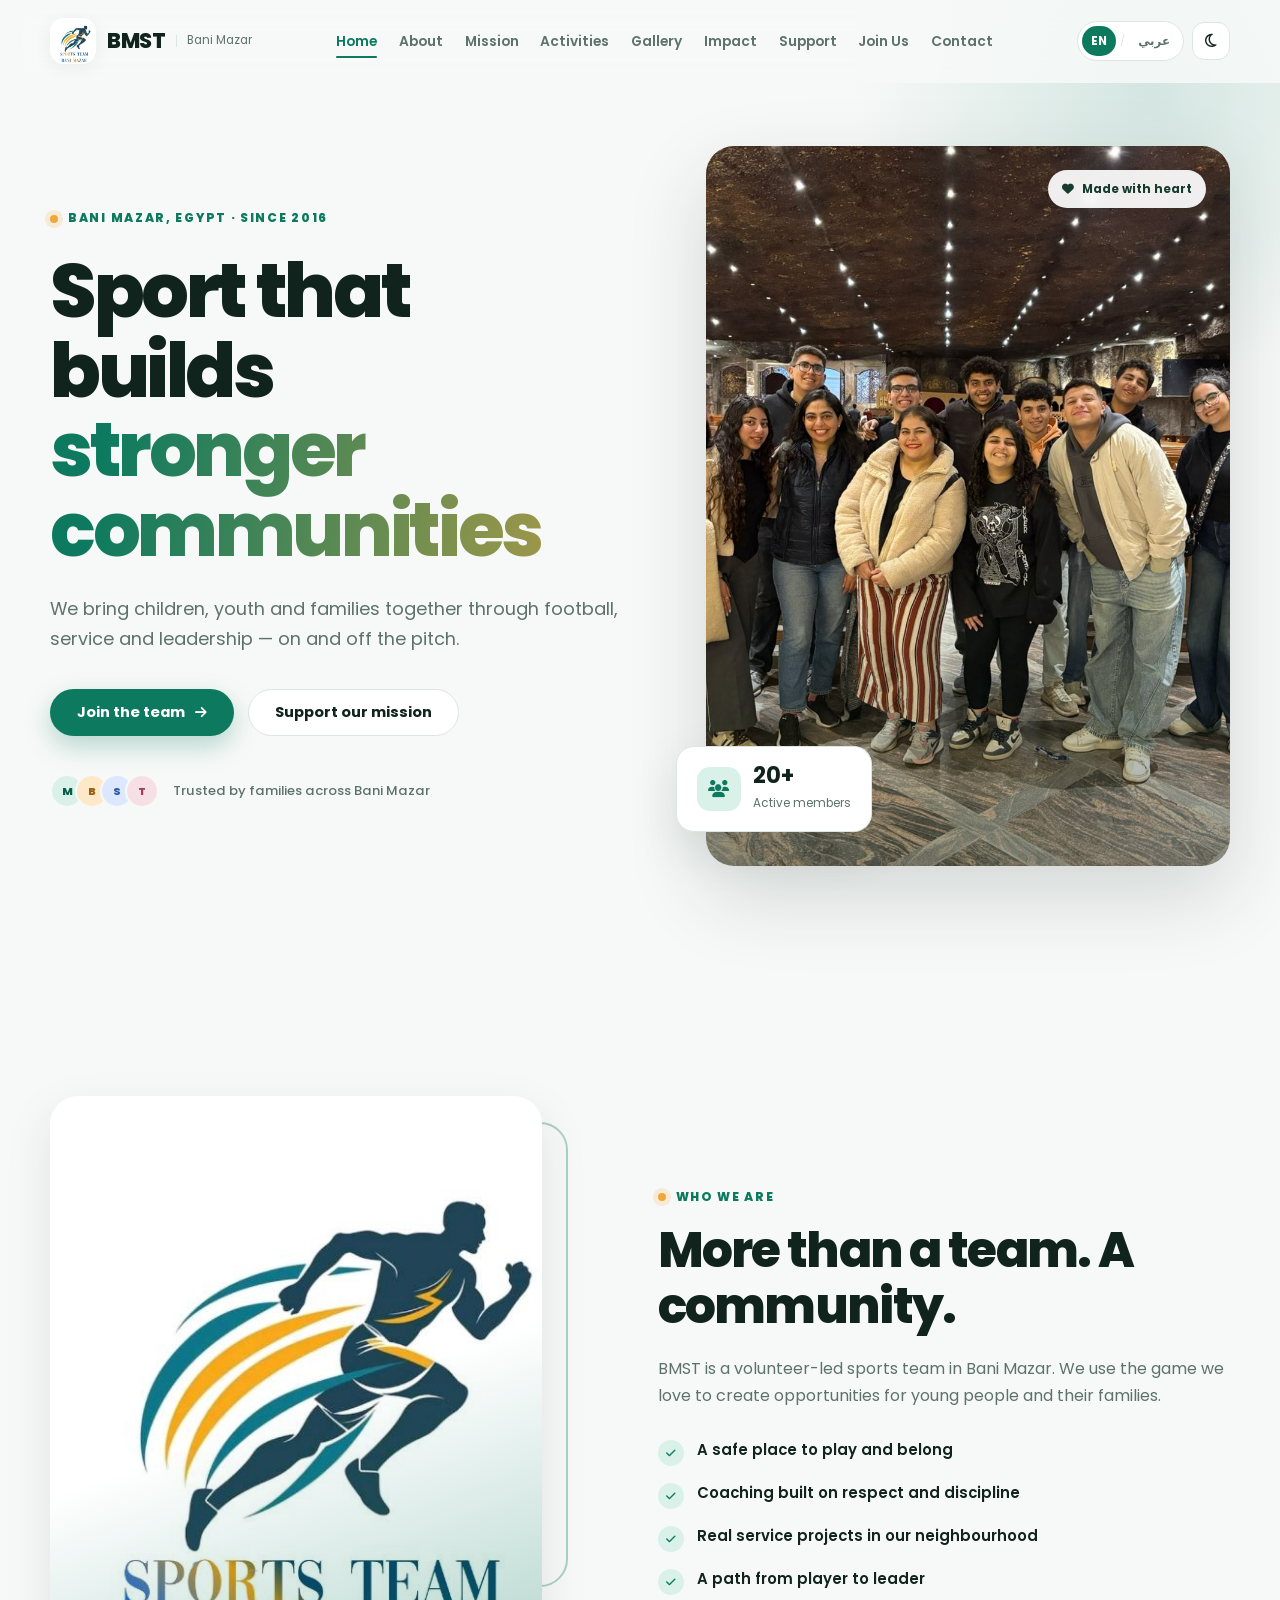
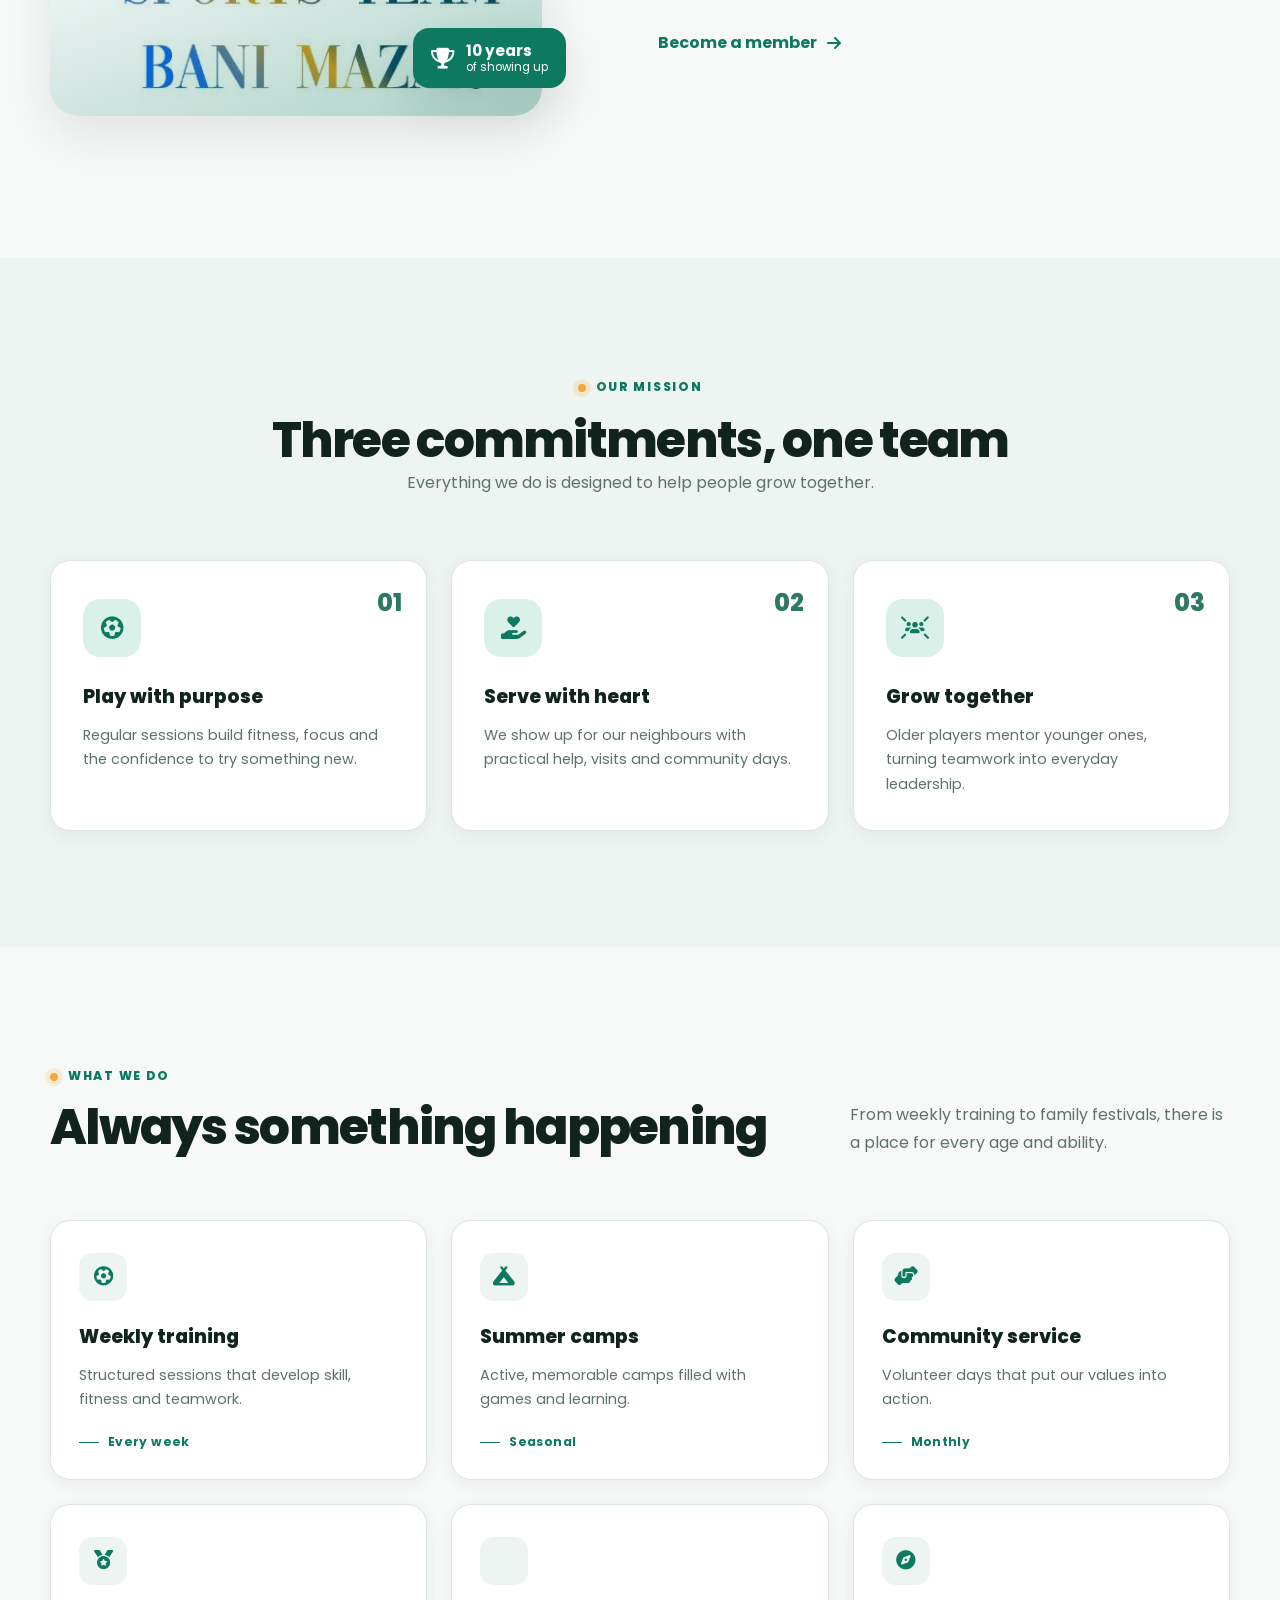
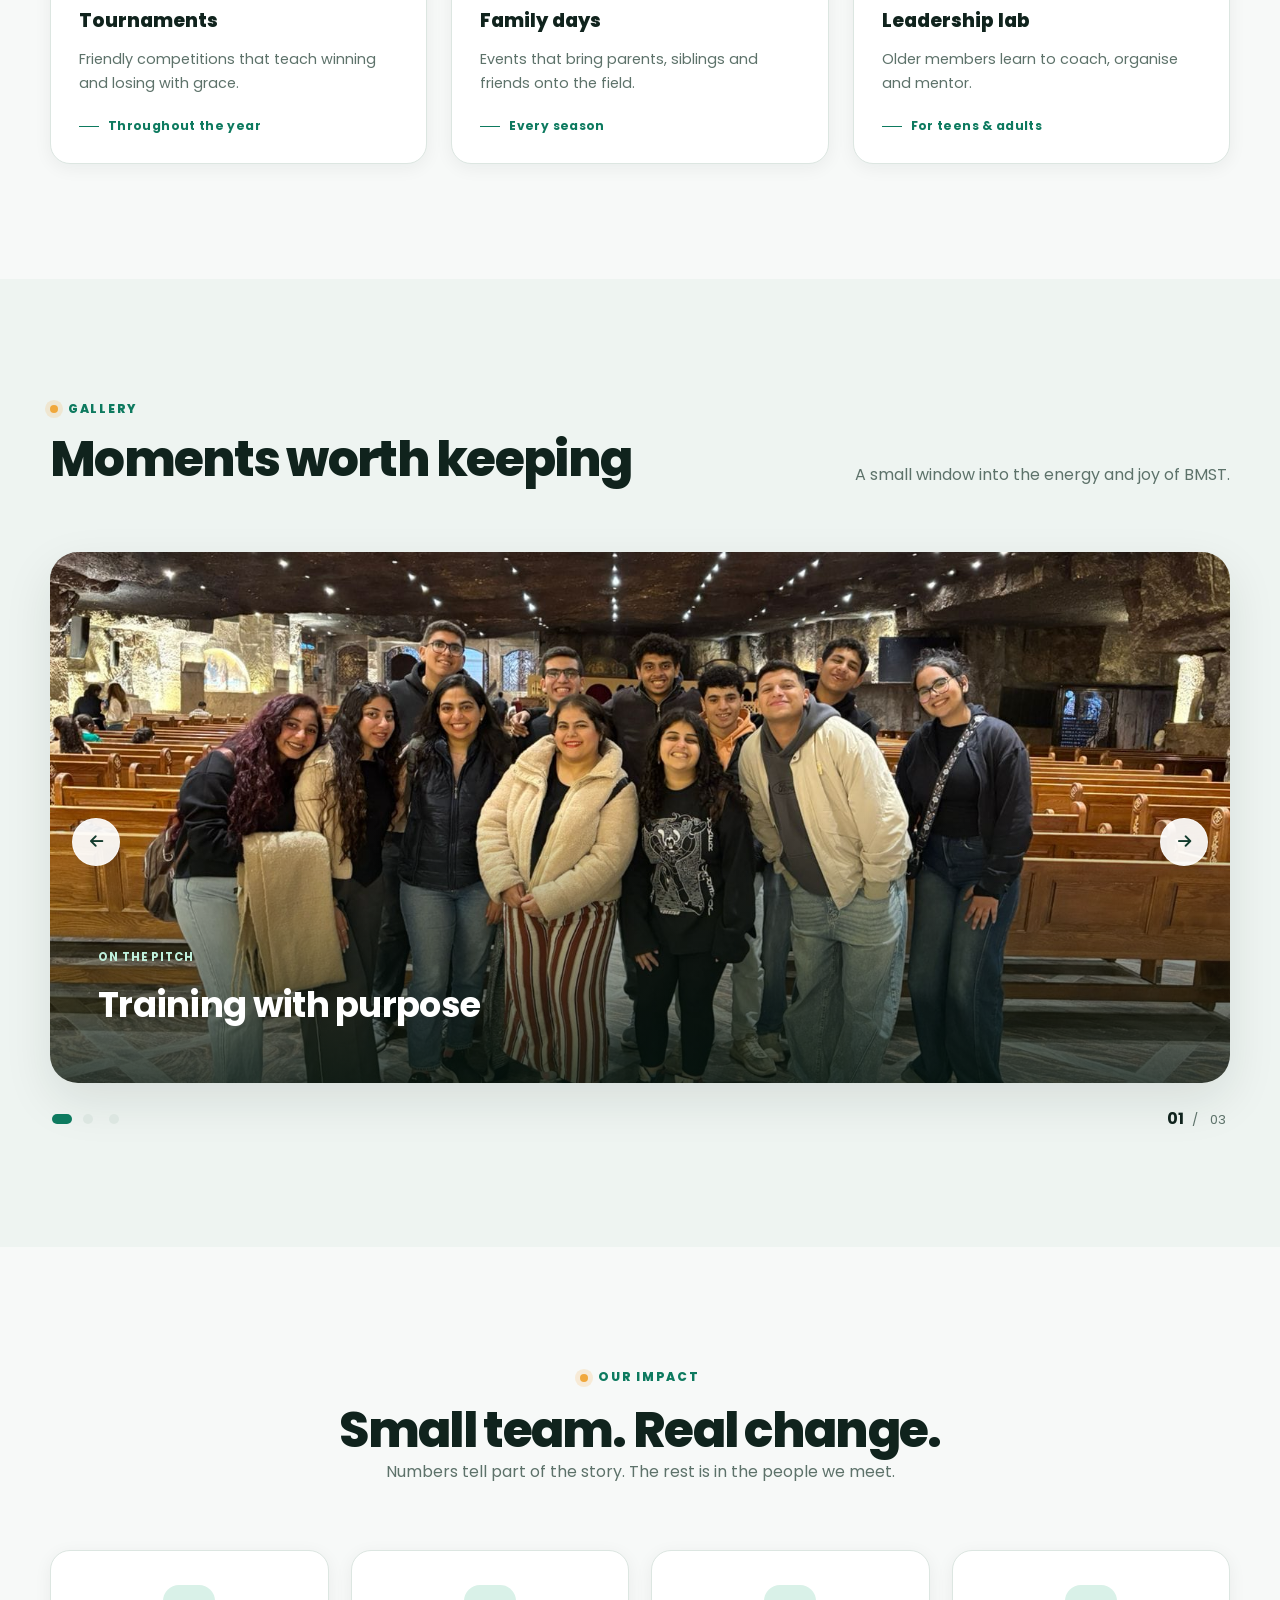
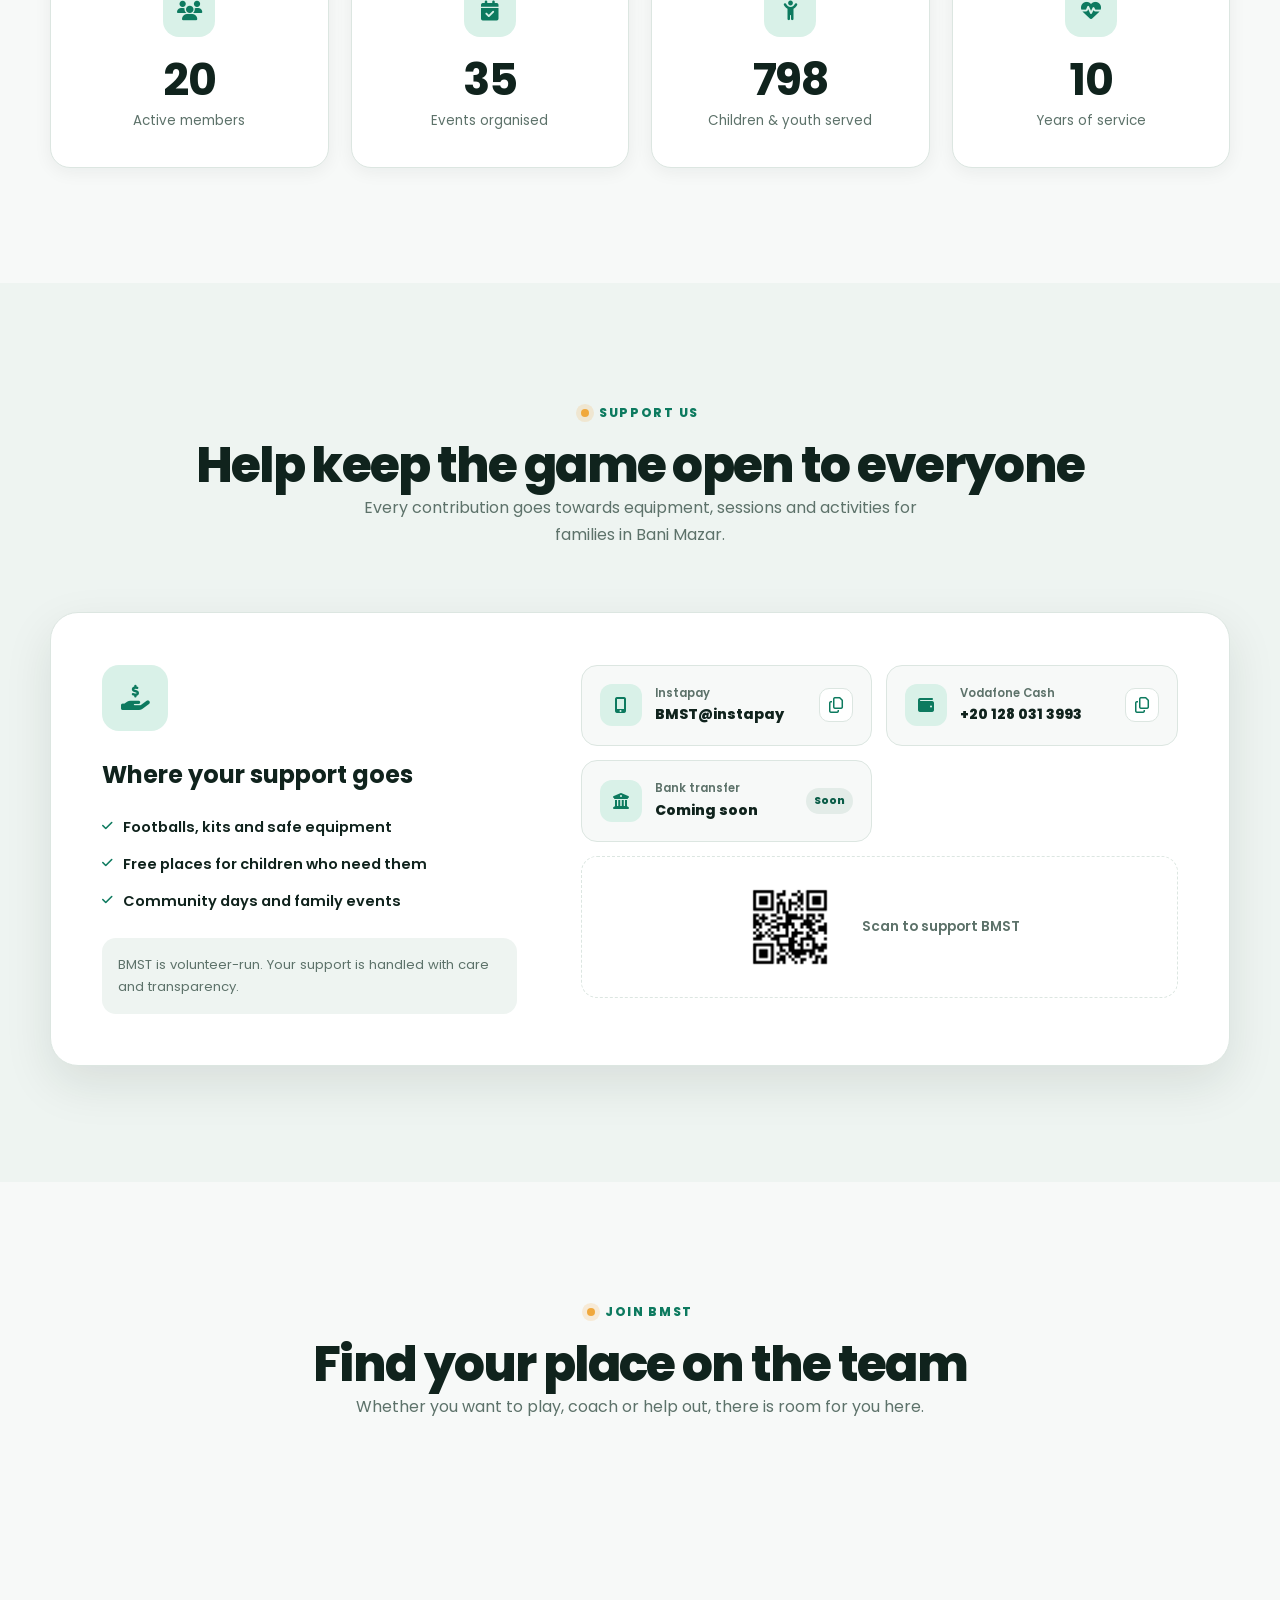
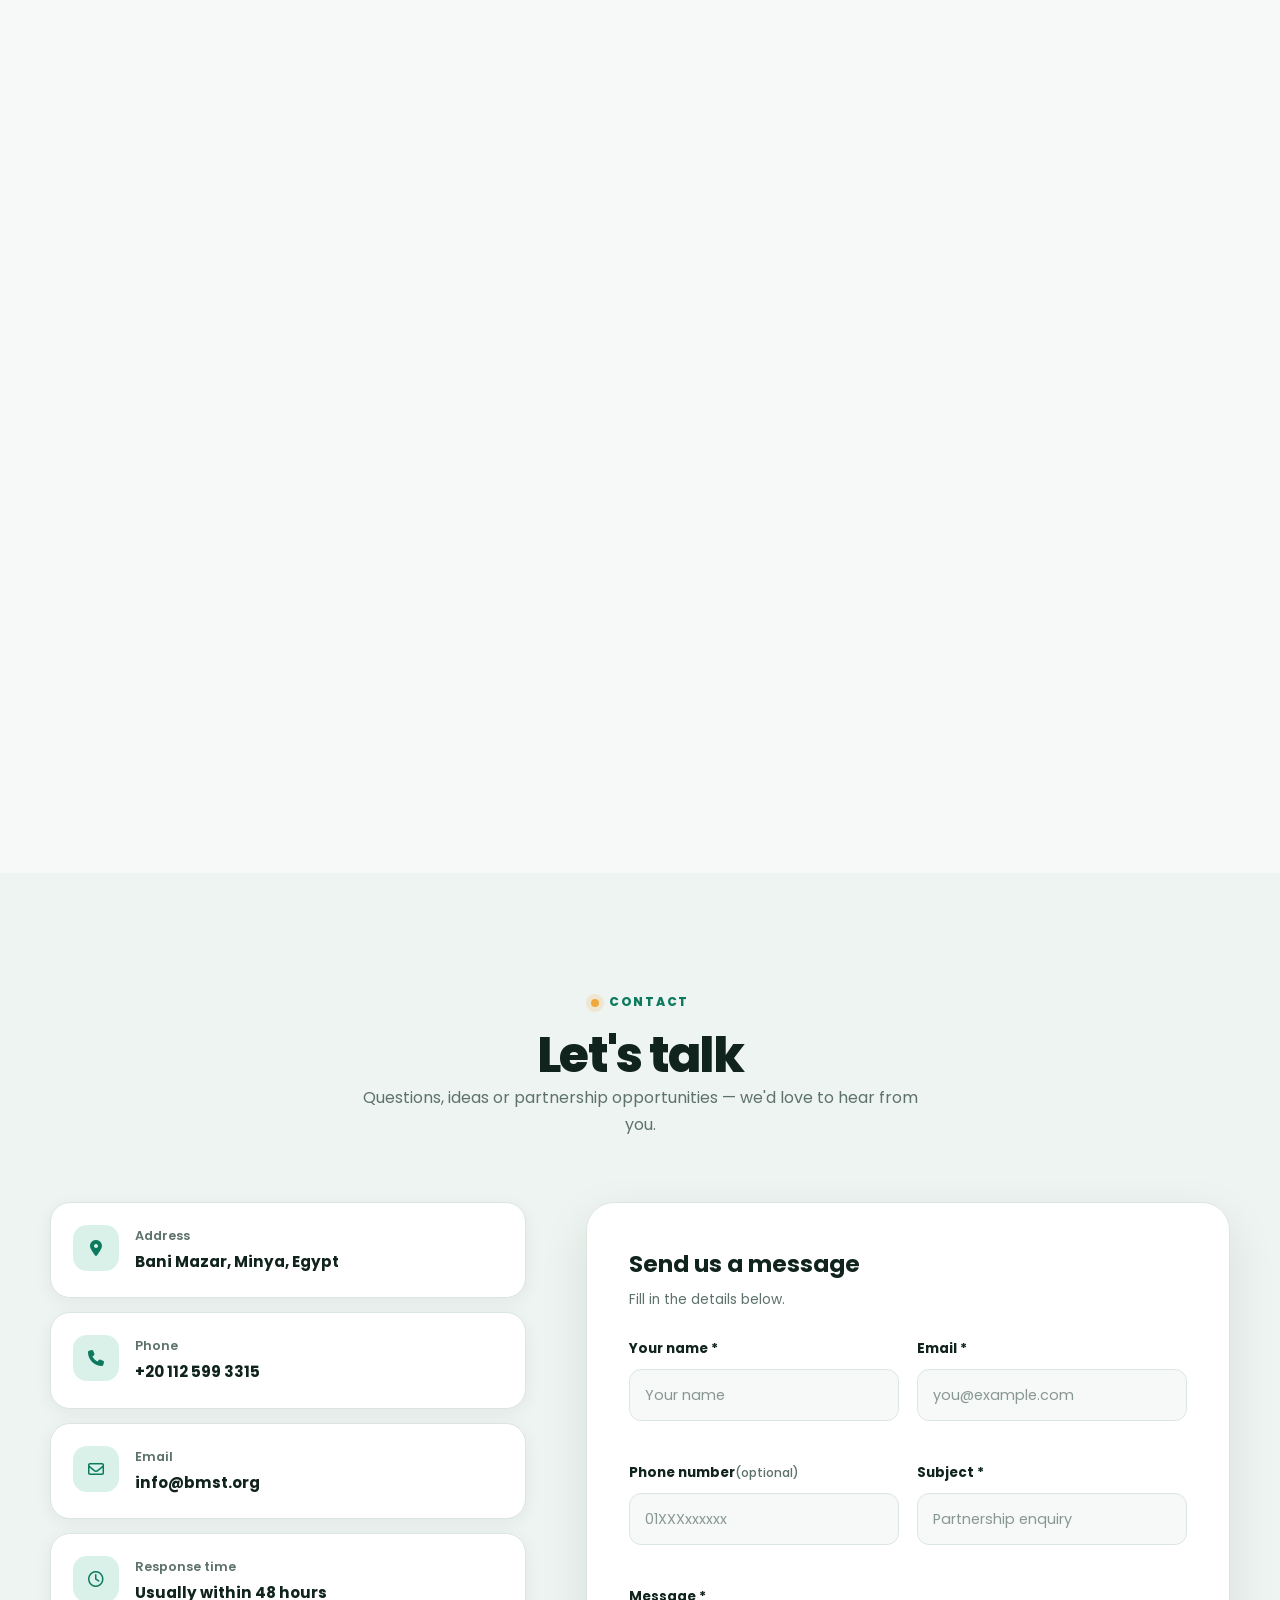
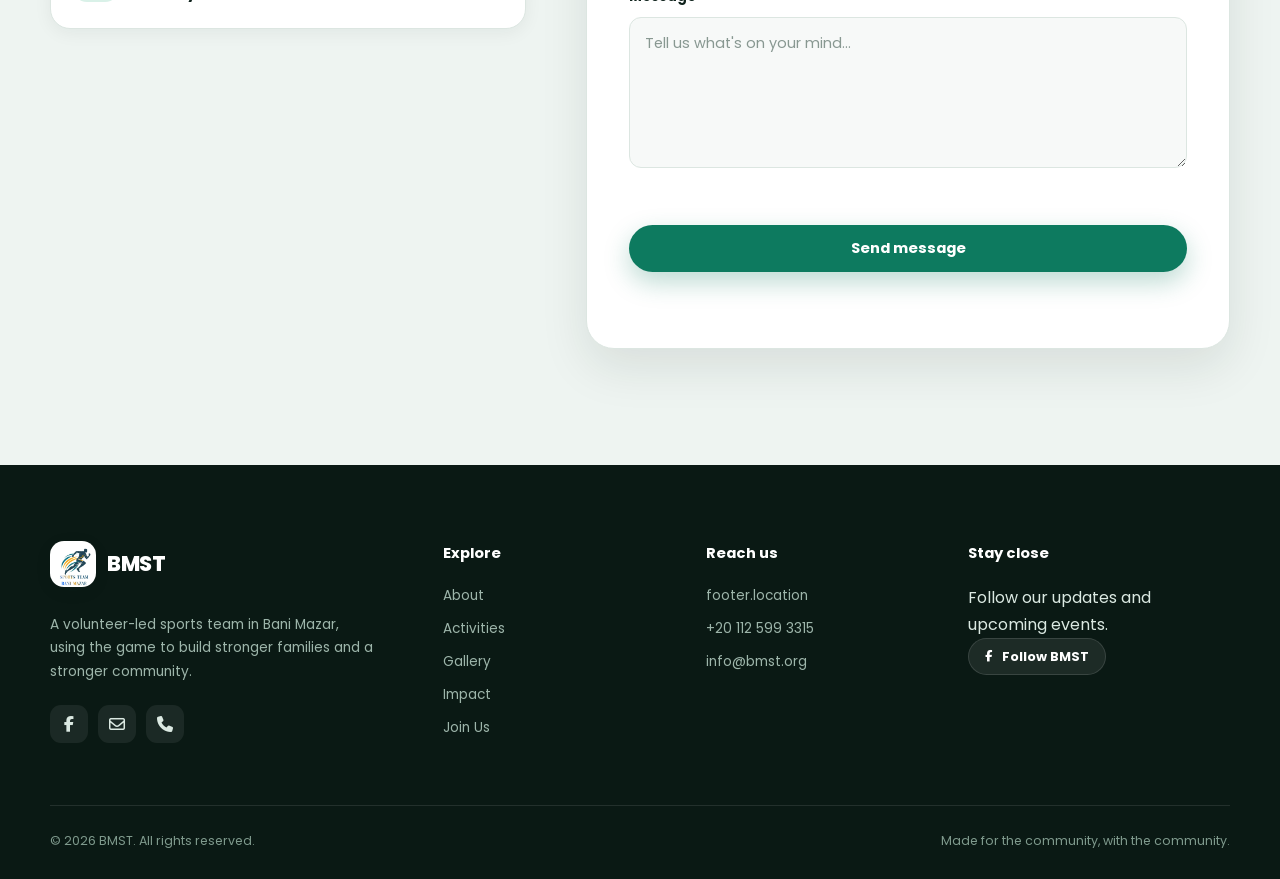
==== docs/index.html @ f146d2ee "Deploy static site via GitHub Pages from docs/" ====
<!DOCTYPE html>
<html lang="en" dir="ltr" data-theme="light">
<head>
    <meta charset="UTF-8">
    <meta name="viewport" content="width=device-width, initial-scale=1.0">
    <meta name="color-scheme" content="light dark">

    <title data-i18n="meta.title">BMST | Sports That Build Community</title>
    <meta name="description" data-i18n-attr="content:meta.description" content="BMST is a community sports team in Bani Mazar, Egypt, empowering children and youth through sport, service and leadership.">
    <meta name="keywords" content="BMST, Bani Mazar, sports team, community, youth, Egypt, football, volunteer">
    <meta name="author" content="BMST">
    <meta name="theme-color" content="#0d7a5f">

    <link rel="icon" type="image/jpeg" href="images/BMST.jpeg">
    <link rel="preconnect" href="https://fonts.googleapis.com">
    <link rel="preconnect" href="https://fonts.gstatic.com" crossorigin>
    <link href="https://fonts.googleapis.com/css2?family=Cairo:wght@400;500;600;700;800&family=Poppins:wght@400;500;600;700;800&display=swap" rel="stylesheet">
    <link rel="stylesheet" href="https://cdnjs.cloudflare.com/ajax/libs/font-awesome/6.7.2/css/all.min.css">
    <link rel="stylesheet" href="style.css">

    <script>
        /* Apply saved theme/language before paint to avoid a flash of the wrong theme. */
        (function () {
            document.documentElement.classList.add('js');
            try {
                var savedTheme = localStorage.getItem('bmst-theme');
                var prefersDark = window.matchMedia && window.matchMedia('(prefers-color-scheme: dark)').matches;
                if (savedTheme === 'dark' || (!savedTheme && prefersDark)) {
                    document.documentElement.dataset.theme = 'dark';
                }
                if (localStorage.getItem('bmst-lang') === 'ar') {
                    document.documentElement.lang = 'ar';
                    document.documentElement.dir = 'rtl';
                }
            } catch (e) { /* Storage can be unavailable in private mode. */ }
        })();
    </script>
</head>

<body data-whatsapp="201125993315">
    <a class="skip-link" href="#main" data-i18n="common.skip">Skip to content</a>

    <!-- Header -->
    <header class="site-header" id="site-header">
        <nav class="navbar container" aria-label="Primary">
            <a class="brand" href="#home">
                <img src="images/BMST.jpeg" alt="" width="46" height="46">
                <span class="brand-name">BMST</span>
                <span class="brand-sub" data-i18n="brand.sub">Bani Mazar</span>
            </a>

            <ul class="nav-links" id="nav-links">
                <li><a href="#home" data-i18n="nav.home">Home</a></li>
                <li><a href="#about" data-i18n="nav.about">About</a></li>
                <li><a href="#mission" data-i18n="nav.mission">Mission</a></li>
                <li><a href="#activities" data-i18n="nav.activities">Activities</a></li>
                <li><a href="#gallery" data-i18n="nav.gallery">Gallery</a></li>
                <li><a href="#impact" data-i18n="nav.impact">Impact</a></li>
                <li><a href="#donate" data-i18n="nav.donate">Support</a></li>
                <li><a href="#join" data-i18n="nav.join">Join Us</a></li>
                <li><a href="#contact" data-i18n="nav.contact">Contact</a></li>
            </ul>

            <div class="header-actions">
                <div class="lang-switch" role="group" data-i18n-aria-label="common.language">
                    <button type="button" class="lang-btn is-active" data-lang="en" aria-pressed="true" aria-label="EN — English">EN</button>
                    <span class="lang-divider" aria-hidden="true">/</span>
                    <button type="button" class="lang-btn" data-lang="ar" aria-pressed="false" aria-label="عربي — العربية">عربي</button>
                </div>

                <button type="button" class="icon-btn" id="theme-toggle" data-i18n-aria-label="common.theme" data-i18n-title="common.theme" title="Toggle theme">
                    <i class="fa-regular fa-moon" aria-hidden="true"></i>
                </button>

                <button type="button" class="icon-btn menu-btn" id="menu-btn" aria-expanded="false" aria-controls="nav-links" data-i18n-aria-label="common.menu" data-i18n-title="common.menu" title="Open menu">
                    <i class="fa-solid fa-bars" aria-hidden="true"></i>
                </button>
            </div>
        </nav>
    </header>

    <main id="main">
        <!-- Hero -->
        <section class="hero" id="home">
            <div class="container hero-grid">
                <div class="hero-copy reveal">
                    <p class="eyebrow"><span class="eyebrow-dot"></span><span data-i18n="hero.eyebrow">Bani Mazar, Egypt · Since 2016</span></p>
                    <h1>
                        <span data-i18n="hero.title1">Sport that builds</span>
                        <span class="gradient-text" data-i18n="hero.title2">stronger communities</span>
                    </h1>
                    <p class="hero-lead" data-i18n="hero.lead">We bring children, youth and families together through football, service and leadership — on and off the pitch.</p>

                    <div class="hero-actions">
                        <a class="btn btn-primary" href="#join">
                            <span data-i18n="hero.join">Join the team</span>
                            <i class="fa-solid fa-arrow-right" aria-hidden="true"></i>
                        </a>
                        <a class="btn btn-ghost" href="#donate" data-i18n="hero.support">Support our mission</a>
                    </div>

                    <div class="hero-proof">
                        <div class="avatar-stack" aria-hidden="true">
                            <span>M</span><span>B</span><span>S</span><span>T</span>
                        </div>
                        <p data-i18n="hero.proof">Trusted by families across Bani Mazar</p>
                    </div>
                </div>

                <div class="hero-visual reveal">
                    <div class="hero-image-wrap">
                        <img src="images/team.jpeg" alt="BMST players training together" data-i18n-alt="hero.imageAlt" width="620" height="720" fetchpriority="high">
                        <div class="hero-image-shade" aria-hidden="true"></div>
                        <div class="floating-stat">
                            <span class="floating-stat-icon"><i class="fa-solid fa-users" aria-hidden="true"></i></span>
                            <span>
                                <strong>20+</strong>
                                <small data-i18n="hero.stat">Active members</small>
                            </span>
                        </div>
                        <div class="hero-year"><i class="fa-solid fa-heart" aria-hidden="true"></i><span data-i18n="hero.year">Made with heart</span></div>
                    </div>
                </div>
            </div>
        </section>

        <!-- About -->
        <section class="section about" id="about">
            <div class="container about-grid">
                <div class="about-media reveal">
                    <div class="about-image-frame">
                        <img src="images/BMST.jpeg" alt="BMST community sports team" data-i18n-alt="about.imageAlt" width="560" height="620" loading="lazy">
                    </div>
                    <div class="about-badge">
                        <i class="fa-solid fa-trophy" aria-hidden="true"></i>
                        <div>
                            <strong data-i18n="about.badgeTitle">10 years</strong>
                            <span data-i18n="about.badgeText">of showing up</span>
                        </div>
                    </div>
                </div>

                <div class="about-copy reveal">
                    <p class="eyebrow"><span class="eyebrow-dot"></span><span data-i18n="about.eyebrow">Who we are</span></p>
                    <h2 class="section-heading" data-i18n="about.title">More than a team. A community.</h2>
                    <p class="section-intro" data-i18n="about.intro">BMST is a volunteer-led sports team in Bani Mazar. We use the game we love to create opportunities for young people and their families.</p>

                    <ul class="feature-list">
                        <li><span class="check"><i class="fa-solid fa-check" aria-hidden="true"></i></span><span data-i18n="about.f1">A safe place to play and belong</span></li>
                        <li><span class="check"><i class="fa-solid fa-check" aria-hidden="true"></i></span><span data-i18n="about.f2">Coaching built on respect and discipline</span></li>
                        <li><span class="check"><i class="fa-solid fa-check" aria-hidden="true"></i></span><span data-i18n="about.f3">Real service projects in our neighbourhood</span></li>
                        <li><span class="check"><i class="fa-solid fa-check" aria-hidden="true"></i></span><span data-i18n="about.f4">A path from player to leader</span></li>
                    </ul>

                    <a class="text-link" href="#join">
                        <span data-i18n="about.cta">Become a member</span>
                        <i class="fa-solid fa-arrow-right" aria-hidden="true"></i>
                    </a>
                </div>
            </div>
        </section>

        <!-- Mission -->
        <section class="section section-tint" id="mission">
            <div class="container">
                <div class="section-head center reveal">
                    <p class="eyebrow"><span class="eyebrow-dot"></span><span data-i18n="mission.eyebrow">Our mission</span></p>
                    <h2 class="section-heading" data-i18n="mission.title">Three commitments, one team</h2>
                    <p class="section-intro" data-i18n="mission.intro">Everything we do is designed to help people grow together.</p>
                </div>

                <div class="card-grid three">
                    <article class="value-card reveal">
                        <span class="icon-tile"><i class="fa-solid fa-futbol" aria-hidden="true"></i></span>
                        <h3 data-i18n="mission.p1Title">Play with purpose</h3>
                        <p data-i18n="mission.p1Text">Regular sessions build fitness, focus and the confidence to try something new.</p>
                        <span class="card-index">01</span>
                    </article>
                    <article class="value-card reveal">
                        <span class="icon-tile"><i class="fa-solid fa-hand-holding-heart" aria-hidden="true"></i></span>
                        <h3 data-i18n="mission.p2Title">Serve with heart</h3>
                        <p data-i18n="mission.p2Text">We show up for our neighbours with practical help, visits and community days.</p>
                        <span class="card-index">02</span>
                    </article>
                    <article class="value-card reveal">
                        <span class="icon-tile"><i class="fa-solid fa-users-rays" aria-hidden="true"></i></span>
                        <h3 data-i18n="mission.p3Title">Grow together</h3>
                        <p data-i18n="mission.p3Text">Older players mentor younger ones, turning teamwork into everyday leadership.</p>
                        <span class="card-index">03</span>
                    </article>
                </div>
            </div>
        </section>

        <!-- Activities -->
        <section class="section" id="activities">
            <div class="container">
                <div class="section-head split reveal">
                    <div>
                        <p class="eyebrow"><span class="eyebrow-dot"></span><span data-i18n="activities.eyebrow">What we do</span></p>
                        <h2 class="section-heading" data-i18n="activities.title">Always something happening</h2>
                    </div>
                    <p class="section-intro" data-i18n="activities.intro">From weekly training to family festivals, there is a place for every age and ability.</p>
                </div>

                <div class="card-grid activity-grid">
                    <article class="activity-card reveal">
                        <span class="activity-icon"><i class="fa-solid fa-futbol" aria-hidden="true"></i></span>
                        <h3 data-i18n="activities.a1Title">Weekly training</h3>
                        <p data-i18n="activities.a1Text">Structured sessions that develop skill, fitness and teamwork.</p>
                        <span class="activity-meta" data-i18n="activities.a1Meta">Every week</span>
                    </article>
                    <article class="activity-card reveal">
                        <span class="activity-icon"><i class="fa-solid fa-campground" aria-hidden="true"></i></span>
                        <h3 data-i18n="activities.a2Title">Summer camps</h3>
                        <p data-i18n="activities.a2Text">Active, memorable camps filled with games and learning.</p>
                        <span class="activity-meta" data-i18n="activities.a2Meta">Seasonal</span>
                    </article>
                    <article class="activity-card reveal">
                        <span class="activity-icon"><i class="fa-solid fa-handshake-angle" aria-hidden="true"></i></span>
                        <h3 data-i18n="activities.a3Title">Community service</h3>
                        <p data-i18n="activities.a3Text">Volunteer days that put our values into action.</p>
                        <span class="activity-meta" data-i18n="activities.a3Meta">Monthly</span>
                    </article>
                    <article class="activity-card reveal">
                        <span class="activity-icon"><i class="fa-solid fa-medal" aria-hidden="true"></i></span>
                        <h3 data-i18n="activities.a4Title">Tournaments</h3>
                        <p data-i18n="activities.a4Text">Friendly competitions that teach winning and losing with grace.</p>
                        <span class="activity-meta" data-i18n="activities.a4Meta">Throughout the year</span>
                    </article>
                    <article class="activity-card reveal">
                        <span class="activity-icon"><i class="fa-solid fa-family" aria-hidden="true"></i></span>
                        <h3 data-i18n="activities.a5Title">Family days</h3>
                        <p data-i18n="activities.a5Text">Events that bring parents, siblings and friends onto the field.</p>
                        <span class="activity-meta" data-i18n="activities.a5Meta">Every season</span>
                    </article>
                    <article class="activity-card reveal">
                        <span class="activity-icon"><i class="fa-solid fa-compass" aria-hidden="true"></i></span>
                        <h3 data-i18n="activities.a6Title">Leadership lab</h3>
                        <p data-i18n="activities.a6Text">Older members learn to coach, organise and mentor.</p>
                        <span class="activity-meta" data-i18n="activities.a6Meta">For teens &amp; adults</span>
                    </article>
                </div>
            </div>
        </section>

        <!-- Gallery -->
        <section class="section section-tint" id="gallery">
            <div class="container">
                <div class="section-head split reveal">
                    <div>
                        <p class="eyebrow"><span class="eyebrow-dot"></span><span data-i18n="gallery.eyebrow">Gallery</span></p>
                        <h2 class="section-heading" data-i18n="gallery.title">Moments worth keeping</h2>
                    </div>
                    <p class="section-intro" data-i18n="gallery.intro">A small window into the energy and joy of BMST.</p>
                </div>

                <div class="slider" id="slider" tabindex="0" role="region" aria-roledescription="carousel" data-i18n-aria-label="gallery.carousel">
                    <div class="slider-viewport">
                        <div class="slider-track" id="slider-track">
                            <div class="slide" role="group" aria-roledescription="slide" aria-label="1 / 3">
                                <img src="images/team.jpeg" alt="Players during a training session" data-i18n-alt="gallery.s1Alt" loading="lazy">
                                <div class="slide-caption">
                                    <span class="slide-tag" data-i18n="gallery.s1Tag">On the pitch</span>
                                    <h3 data-i18n="gallery.s1Title">Training with purpose</h3>
                                </div>
                            </div>
                            <div class="slide" role="group" aria-roledescription="slide" aria-label="2 / 3">
                                <img src="images/BMST.jpeg" alt="BMST team members together" data-i18n-alt="gallery.s2Alt" loading="lazy">
                                <div class="slide-caption">
                                    <span class="slide-tag" data-i18n="gallery.s2Tag">Off the pitch</span>
                                    <h3 data-i18n="gallery.s2Title">A team off the field</h3>
                                </div>
                            </div>
                            <div class="slide slide-placeholder" role="group" aria-roledescription="slide" aria-label="3 / 3">
                                <div class="placeholder-art" aria-hidden="true">
                                    <i class="fa-solid fa-camera-retro"></i>
                                    <span data-i18n="gallery.s3Art">BMST</span>
                                </div>
                                <div class="slide-caption">
                                    <span class="slide-tag" data-i18n="gallery.s3Tag">Coming soon</span>
                                    <h3 data-i18n="gallery.s3Title">More stories to share</h3>
                                </div>
                            </div>
                        </div>
                    </div>

                    <button type="button" class="slider-btn prev" id="slider-prev" data-i18n-aria-label="common.previous" data-i18n-title="common.previous" title="Previous slide">
                        <i class="fa-solid fa-arrow-left" aria-hidden="true"></i>
                    </button>
                    <button type="button" class="slider-btn next" id="slider-next" data-i18n-aria-label="common.next" data-i18n-title="common.next" title="Next slide">
                        <i class="fa-solid fa-arrow-right" aria-hidden="true"></i>
                    </button>

                    <div class="slider-footer">
                        <div class="slider-dots" id="slider-dots" role="tablist" data-i18n-aria-label="gallery.dots"></div>
                        <p class="slider-count"><strong id="slider-current">01</strong> <span>/</span> <span id="slider-total">03</span></p>
                    </div>
                    <p class="sr-only" id="slider-live" aria-live="polite"></p>
                </div>
            </div>
        </section>

        <!-- Impact -->
        <section class="section" id="impact">
            <div class="container">
                <div class="section-head center reveal">
                    <p class="eyebrow"><span class="eyebrow-dot"></span><span data-i18n="impact.eyebrow">Our impact</span></p>
                    <h2 class="section-heading" data-i18n="impact.title">Small team. Real change.</h2>
                    <p class="section-intro" data-i18n="impact.intro">Numbers tell part of the story. The rest is in the people we meet.</p>
                </div>

                <div class="stats-grid">
                    <article class="stat-card reveal">
                        <span class="stat-icon"><i class="fa-solid fa-users" aria-hidden="true"></i></span>
                        <strong class="counter" data-target="20">0</strong>
                        <span data-i18n="impact.s1">Active members</span>
                    </article>
                    <article class="stat-card reveal">
                        <span class="stat-icon"><i class="fa-solid fa-calendar-check" aria-hidden="true"></i></span>
                        <strong class="counter" data-target="35">0</strong>
                        <span data-i18n="impact.s2">Events organised</span>
                    </article>
                    <article class="stat-card reveal">
                        <span class="stat-icon"><i class="fa-solid fa-child-reaching" aria-hidden="true"></i></span>
                        <strong class="counter" data-target="800">0</strong>
                        <span data-i18n="impact.s3">Children &amp; youth served</span>
                    </article>
                    <article class="stat-card reveal">
                        <span class="stat-icon"><i class="fa-solid fa-heart-pulse" aria-hidden="true"></i></span>
                        <strong class="counter" data-target="10">0</strong>
                        <span data-i18n="impact.s4">Years of service</span>
                    </article>
                </div>
            </div>
        </section>

        <!-- Support / Donate -->
        <section class="section section-tint" id="donate">
            <div class="container">
                <div class="section-head center reveal">
                    <p class="eyebrow"><span class="eyebrow-dot"></span><span data-i18n="donate.eyebrow">Support us</span></p>
                    <h2 class="section-heading" data-i18n="donate.title">Help keep the game open to everyone</h2>
                    <p class="section-intro" data-i18n="donate.intro">Every contribution goes towards equipment, sessions and activities for families in Bani Mazar.</p>
                </div>

                <div class="donate-panel reveal">
                    <div class="donate-copy">
                        <span class="icon-tile large"><i class="fa-solid fa-hand-holding-dollar" aria-hidden="true"></i></span>
                        <h3 data-i18n="donate.blockTitle">Where your support goes</h3>
                        <ul class="donate-list">
                            <li><i class="fa-solid fa-check" aria-hidden="true"></i><span data-i18n="donate.d1">Footballs, kits and safe equipment</span></li>
                            <li><i class="fa-solid fa-check" aria-hidden="true"></i><span data-i18n="donate.d2">Free places for children who need them</span></li>
                            <li><i class="fa-solid fa-check" aria-hidden="true"></i><span data-i18n="donate.d3">Community days and family events</span></li>
                        </ul>
                        <p class="donate-note" data-i18n="donate.note">BMST is volunteer-run. Your support is handled with care and transparency.</p>
                    </div>

                    <div class="donate-methods">
                        <article class="method-card">
                            <span class="method-icon"><i class="fa-solid fa-mobile-screen-button" aria-hidden="true"></i></span>
                            <div class="method-text">
                                <span class="method-label" data-i18n="donate.instapay">Instapay</span>
                                <code>BMST@instapay</code>
                            </div>
                            <button type="button" class="copy-btn" data-copy="BMST@instapay" data-i18n-aria-label="donate.copyInstapay" data-i18n-title="donate.copyInstapay" title="Copy Instapay address">
                                <i class="fa-regular fa-copy" aria-hidden="true"></i>
                            </button>
                        </article>

                        <article class="method-card">
                            <span class="method-icon"><i class="fa-solid fa-wallet" aria-hidden="true"></i></span>
                            <div class="method-text">
                                <span class="method-label" data-i18n="donate.vodafone">Vodafone Cash</span>
                                <code>+20 128 031 3993</code>
                            </div>
                            <button type="button" class="copy-btn" data-copy="+201280313993" data-i18n-aria-label="donate.copyPhone" data-i18n-title="donate.copyPhone" title="Copy phone number">
                                <i class="fa-regular fa-copy" aria-hidden="true"></i>
                            </button>
                        </article>

                        <article class="method-card">
                            <span class="method-icon"><i class="fa-solid fa-building-columns" aria-hidden="true"></i></span>
                            <div class="method-text">
                                <span class="method-label" data-i18n="donate.bank">Bank transfer</span>
                                <code data-i18n="donate.bankSoon">Coming soon</code>
                            </div>
                            <span class="method-pill" data-i18n="donate.soon">Soon</span>
                        </article>

                        <div class="qr-card">
                            <img src="images/QR.png" alt="Payment QR code" data-i18n-alt="donate.qrAlt" loading="lazy" width="180" height="180">
                            <p data-i18n="donate.qrText">Scan to support BMST</p>
                        </div>
                    </div>
                </div>
            </div>
        </section>

        <!-- Join -->
        <section class="section" id="join">
            <div class="container">
                <div class="section-head center reveal">
                    <p class="eyebrow"><span class="eyebrow-dot"></span><span data-i18n="join.eyebrow">Join BMST</span></p>
                    <h2 class="section-heading" data-i18n="join.title">Find your place on the team</h2>
                    <p class="section-intro" data-i18n="join.intro">Whether you want to play, coach or help out, there is room for you here.</p>
                </div>

                <div class="join-layout">
                    <aside class="join-aside reveal">
                        <h3 data-i18n="join.why">Why join us?</h3>
                        <div class="join-point"><span><i class="fa-solid fa-heart" aria-hidden="true"></i></span><div><h4 data-i18n="join.j1Title">Make a difference</h4><p data-i18n="join.j1Text">See the impact of your time in real people's lives.</p></div></div>
                        <div class="join-point"><span><i class="fa-solid fa-user-group" aria-hidden="true"></i></span><div><h4 data-i18n="join.j2Title">Build friendships</h4><p data-i18n="join.j2Text">Meet people who care about the same things you do.</p></div></div>
                        <div class="join-point"><span><i class="fa-solid fa-compass-drafting" aria-hidden="true"></i></span><div><h4 data-i18n="join.j3Title">Learn by doing</h4><p data-i18n="join.j3Text">Gain practical coaching and leadership experience.</p></div></div>
                        <div class="join-aside-foot"><i class="fa-solid fa-shield-heart" aria-hidden="true"></i><span data-i18n="join.safety">We safeguard every member, on and off the field.</span></div>
                    </aside>

                    <form class="form-card reveal" id="join-form" novalidate>
                        <div class="form-card-head">
                            <h3 data-i18n="join.formTitle">Membership application</h3>
                            <p data-i18n="join.formSub">Takes less than two minutes.</p>
                        </div>

                        <div class="form-row">
                            <div class="field">
                                <label for="join-name" data-i18n="join.name">Full name *</label>
                                <input id="join-name" name="name" type="text" autocomplete="name" maxlength="80" required data-i18n-placeholder="join.namePh" placeholder="e.g. Mohamed Ahmed" aria-describedby="join-name-error">
                                <p class="field-error" id="join-name-error" data-error-for="name" role="alert"></p>
                            </div>
                            <div class="field field-sm">
                                <label for="join-age" data-i18n="join.age">Age *</label>
                                <input id="join-age" name="age" type="number" min="10" max="100" inputmode="numeric" required data-i18n-placeholder="join.agePh" placeholder="16" aria-describedby="join-age-error">
                                <p class="field-error" id="join-age-error" data-error-for="age" role="alert"></p>
                            </div>
                        </div>

                        <div class="form-row">
                            <div class="field">
                                <label for="join-phone" data-i18n="join.phone">Phone number *</label>
                                <input id="join-phone" name="phone" type="tel" autocomplete="tel" required data-i18n-placeholder="join.phonePh" placeholder="01XXXxxxxxx" aria-describedby="join-phone-error">
                                <p class="field-error" id="join-phone-error" data-error-for="phone" role="alert"></p>
                            </div>
                            <div class="field">
                                <label for="join-email" data-i18n="join.email">Email <span class="optional" data-i18n="common.optional">(optional)</span></label>
                                <input id="join-email" name="email" type="email" autocomplete="email" maxlength="120" data-i18n-placeholder="join.emailPh" placeholder="you@example.com" aria-describedby="join-email-error">
                                <p class="field-error" id="join-email-error" data-error-for="email" role="alert"></p>
                            </div>
                        </div>

                        <div class="field">
                            <label for="join-address" data-i18n="join.address">Neighbourhood <span class="optional" data-i18n="common.optional">(optional)</span></label>
                            <input id="join-address" name="address" type="text" autocomplete="address-level2" maxlength="160" data-i18n-placeholder="join.addressPh" placeholder="Bani Mazar, Minya" aria-describedby="join-address-error">
                            <p class="field-error" id="join-address-error" data-error-for="address" role="alert"></p>
                        </div>

                        <div class="field">
                            <label for="join-reason" data-i18n="join.reason">What would you like to do with us? <span class="optional" data-i18n="common.optional">(optional)</span></label>
                            <textarea id="join-reason" name="reason" rows="4" maxlength="1000" data-i18n-placeholder="join.reasonPh" placeholder="I'd love to help with weekly training..." aria-describedby="join-reason-error"></textarea>
                            <p class="field-error" id="join-reason-error" data-error-for="reason" role="alert"></p>
                        </div>

                        <div class="honeypot" aria-hidden="true">
                            <label for="join-website">Leave this empty</label>
                            <input id="join-website" name="website" type="text" tabindex="-1" autocomplete="off">
                        </div>

                        <button class="btn btn-primary btn-block" type="submit">
                            <span class="btn-label" data-i18n="join.submit">Send application</span>
                            <span class="spinner" aria-hidden="true"></span>
                        </button>
                        <p class="form-status" id="join-status" role="status" aria-live="polite"></p>
                        <a class="whatsapp-fallback" id="join-whatsapp" href="#" target="_blank" rel="noopener noreferrer" hidden>
                            <i class="fa-brands fa-whatsapp" aria-hidden="true"></i>
                            <span data-i18n="status.whatsappLink">Open WhatsApp</span>
                        </a>
                        <p class="form-fineprint" data-i18n="join.fineprint">We'll only use these details to get in touch about BMST.</p>
                    </form>
                </div>
            </div>
        </section>

        <!-- Contact -->
        <section class="section section-tint" id="contact">
            <div class="container">
                <div class="section-head center reveal">
                    <p class="eyebrow"><span class="eyebrow-dot"></span><span data-i18n="contact.eyebrow">Contact</span></p>
                    <h2 class="section-heading" data-i18n="contact.title">Let's talk</h2>
                    <p class="section-intro" data-i18n="contact.intro">Questions, ideas or partnership opportunities — we'd love to hear from you.</p>
                </div>

                <div class="contact-layout">
                    <div class="contact-info reveal">
                        <article class="contact-item">
                            <span><i class="fa-solid fa-location-dot" aria-hidden="true"></i></span>
                            <div><h3 data-i18n="contact.addressLabel">Address</h3><p data-i18n="contact.address">Bani Mazar, Minya, Egypt</p></div>
                        </article>
                        <article class="contact-item">
                            <span><i class="fa-solid fa-phone" aria-hidden="true"></i></span>
                            <div><h3 data-i18n="contact.phoneLabel">Phone</h3><a href="tel:+201125993315" dir="ltr">+20 112 599 3315</a></div>
                        </article>
                        <article class="contact-item">
                            <span><i class="fa-regular fa-envelope" aria-hidden="true"></i></span>
                            <div><h3 data-i18n="contact.emailLabel">Email</h3><a href="mailto:info@bmst.org" dir="ltr">info@bmst.org</a></div>
                        </article>
                        <article class="contact-item">
                            <span><i class="fa-regular fa-clock" aria-hidden="true"></i></span>
                            <div><h3 data-i18n="contact.hoursLabel">Response time</h3><p data-i18n="contact.hours">Usually within 48 hours</p></div>
                        </article>
                    </div>

                    <form class="form-card reveal" id="contact-form" novalidate>
                        <div class="form-card-head">
                            <h3 data-i18n="contact.formTitle">Send us a message</h3>
                            <p data-i18n="contact.formSub">Fill in the details below.</p>
                        </div>

                        <div class="form-row">
                            <div class="field">
                                <label for="contact-name" data-i18n="contact.name">Your name *</label>
                                <input id="contact-name" name="name" type="text" autocomplete="name" maxlength="80" required data-i18n-placeholder="contact.namePh" placeholder="Your name" aria-describedby="contact-name-error">
                                <p class="field-error" id="contact-name-error" data-error-for="name" role="alert"></p>
                            </div>
                            <div class="field">
                                <label for="contact-email" data-i18n="contact.email">Email *</label>
                                <input id="contact-email" name="email" type="email" autocomplete="email" maxlength="120" required data-i18n-placeholder="contact.emailPh" placeholder="you@example.com" aria-describedby="contact-email-error">
                                <p class="field-error" id="contact-email-error" data-error-for="email" role="alert"></p>
                            </div>
                        </div>

                        <div class="form-row">
                            <div class="field">
                                <label for="contact-phone" data-i18n="contact.phone">Phone number <span class="optional" data-i18n="common.optional">(optional)</span></label>
                                <input id="contact-phone" name="phone" type="tel" autocomplete="tel" data-i18n-placeholder="contact.phonePh" placeholder="01XXXxxxxxx" aria-describedby="contact-phone-error">
                                <p class="field-error" id="contact-phone-error" data-error-for="phone" role="alert"></p>
                            </div>
                            <div class="field">
                                <label for="contact-subject" data-i18n="contact.subject">Subject *</label>
                                <input id="contact-subject" name="subject" type="text" maxlength="120" required data-i18n-placeholder="contact.subjectPh" placeholder="Partnership enquiry" aria-describedby="contact-subject-error">
                                <p class="field-error" id="contact-subject-error" data-error-for="subject" role="alert"></p>
                            </div>
                        </div>

                        <div class="field">
                            <label for="contact-message" data-i18n="contact.message">Message *</label>
                            <textarea id="contact-message" name="message" rows="5" maxlength="2000" required data-i18n-placeholder="contact.messagePh" placeholder="Tell us what's on your mind..." aria-describedby="contact-message-error"></textarea>
                            <p class="field-error" id="contact-message-error" data-error-for="message" role="alert"></p>
                        </div>

                        <div class="honeypot" aria-hidden="true">
                            <label for="contact-website">Leave this empty</label>
                            <input id="contact-website" name="website" type="text" tabindex="-1" autocomplete="off">
                        </div>

                        <button class="btn btn-primary btn-block" type="submit">
                            <span class="btn-label" data-i18n="contact.submit">Send message</span>
                            <span class="spinner" aria-hidden="true"></span>
                        </button>
                        <p class="form-status" id="contact-status" role="status" aria-live="polite"></p>
                        <a class="whatsapp-fallback" id="contact-whatsapp" href="#" target="_blank" rel="noopener noreferrer" hidden>
                            <i class="fa-brands fa-whatsapp" aria-hidden="true"></i>
                            <span data-i18n="status.whatsappLink">Open WhatsApp</span>
                        </a>
                    </form>
                </div>
            </div>
        </section>
    </main>

    <!-- Footer -->
    <footer class="footer">
        <div class="container footer-grid">
            <div class="footer-brand">
                <a class="brand brand-light" href="#home">
                    <img src="images/BMST.jpeg" alt="" width="46" height="46" loading="lazy">
                    <span class="brand-name">BMST</span>
                </a>
                <p data-i18n="footer.about">A volunteer-led sports team in Bani Mazar, using the game to build stronger families and a stronger community.</p>
                <div class="footer-social">
                    <a href="https://www.facebook.com/share/1R9eKZ8sLs/" target="_blank" rel="noopener noreferrer" data-i18n-aria-label="footer.facebook" data-i18n-title="footer.facebook" title="Facebook"><i class="fa-brands fa-facebook-f" aria-hidden="true"></i></a>
                    <a href="mailto:info@bmst.org" data-i18n-aria-label="footer.email" data-i18n-title="footer.email" title="Email"><i class="fa-regular fa-envelope" aria-hidden="true"></i></a>
                    <a href="tel:+201125993315" data-i18n-aria-label="footer.phone" data-i18n-title="footer.phone" title="Phone"><i class="fa-solid fa-phone" aria-hidden="true"></i></a>
                </div>
            </div>

            <div>
                <h3 data-i18n="footer.explore">Explore</h3>
                <ul class="footer-links">
                    <li><a href="#about" data-i18n="nav.about">About</a></li>
                    <li><a href="#activities" data-i18n="nav.activities">Activities</a></li>
                    <li><a href="#gallery" data-i18n="nav.gallery">Gallery</a></li>
                    <li><a href="#impact" data-i18n="nav.impact">Impact</a></li>
                    <li><a href="#join" data-i18n="nav.join">Join Us</a></li>
                </ul>
            </div>

            <div>
                <h3 data-i18n="footer.reach">Reach us</h3>
                <ul class="footer-links">
                    <li data-i18n="footer.location">Bani Mazar, Minya</li>
                    <li><a href="tel:+201125993315" dir="ltr">+20 112 599 3315</a></li>
                    <li><a href="mailto:info@bmst.org" dir="ltr">info@bmst.org</a></li>
                </ul>
            </div>

            <div>
                <h3 data-i18n="footer.newsletter">Stay close</h3>
                <p data-i18n="footer.newsletterText">Follow our updates and upcoming events.</p>
                <a class="btn btn-footer" href="https://www.facebook.com/share/1R9eKZ8sLs/" target="_blank" rel="noopener noreferrer">
                    <i class="fa-brands fa-facebook-f" aria-hidden="true"></i>
                    <span data-i18n="footer.follow">Follow BMST</span>
                </a>
            </div>
        </div>

        <div class="container footer-bottom">
            <p>© <span id="year">2026</span> BMST. <span data-i18n="footer.rights">All rights reserved.</span></p>
            <p data-i18n="footer.made">Made for the community, with the community.</p>
        </div>
    </footer>

    <button type="button" class="to-top" id="to-top" data-i18n-aria-label="common.toTop" data-i18n-title="common.toTop" title="Back to top">
        <i class="fa-solid fa-arrow-up" aria-hidden="true"></i>
    </button>

    <div class="toast" id="toast" role="status" aria-live="polite" aria-atomic="true"></div>

    <script src="script.js"></script>
</body>
</html>
---- docs/style.css ----
/* =========================================================
   BMST — Product design system
   ========================================================= */

:root {
    --bg: #f7f9f8;
    --surface: #ffffff;
    --surface-2: #eef4f1;
    --surface-3: #e3ece8;
    --text: #10231d;
    --muted: #5d726a;
    --brand: #0d7a5f;
    --brand-strong: #095c47;
    --on-brand: #ffffff;
    --brand-soft: #d9f1e8;
    --accent: #f0a83c;
    --danger: #c0392b;
    --border: #dce6e1;
    --shadow-sm: 0 4px 18px rgba(16, 35, 29, .06);
    --shadow: 0 18px 48px rgba(16, 35, 29, .10);
    --shadow-lg: 0 30px 80px rgba(16, 35, 29, .16);
    --radius-sm: 12px;
    --radius: 20px;
    --radius-lg: 28px;
    --header-h: 82px;
    --ease: cubic-bezier(.22, 1, .36, 1);
    --font-latin: "Poppins", "Segoe UI", system-ui, sans-serif;
    --font-arabic: "Cairo", "Poppins", system-ui, sans-serif;
}

[data-theme="dark"] {
    --bg: #0b1512;
    --surface: #12221c;
    --surface-2: #172b23;
    --surface-3: #1d372d;
    --text: #ecf5f0;
    --muted: #9db8ac;
    --brand: #45c79b;
    --brand-strong: #6fe0b7;
    --on-brand: #06231a;
    --brand-soft: #173a2d;
    --accent: #f5b95c;
    --danger: #ff8a7a;
    --border: #244236;
    --shadow-sm: 0 4px 18px rgba(0, 0, 0, .22);
    --shadow: 0 18px 48px rgba(0, 0, 0, .38);
    --shadow-lg: 0 30px 80px rgba(0, 0, 0, .5);
}

*,
*::before,
*::after {
    box-sizing: border-box;
}

html {
    scroll-behavior: smooth;
    scroll-padding-top: calc(var(--header-h) + 18px);
}

body {
    margin: 0;
    background: var(--bg);
    color: var(--text);
    font-family: var(--font-latin);
    font-size: 16px;
    line-height: 1.7;
    overflow-x: hidden;
    transition: background-color .3s ease, color .3s ease;
}

[dir="rtl"] body {
    font-family: var(--font-arabic);
}

img {
    display: block;
    max-width: 100%;
}

a {
    color: inherit;
    text-decoration: none;
}

button,
input,
textarea {
    font: inherit;
}

button {
    cursor: pointer;
}

ul {
    margin: 0;
    padding: 0;
    list-style: none;
}

h1, h2, h3, h4, p {
    margin: 0;
}

:focus-visible {
    outline: 3px solid var(--brand);
    outline-offset: 3px;
    border-radius: 6px;
}

::selection {
    background: var(--brand);
    color: var(--on-brand);
}

.sr-only {
    position: absolute;
    width: 1px;
    height: 1px;
    padding: 0;
    margin: -1px;
    overflow: hidden;
    clip: rect(0, 0, 0, 0);
    white-space: nowrap;
    border: 0;
}

.skip-link {
    position: fixed;
    top: 10px;
    inset-inline-start: 10px;
    z-index: 2000;
    padding: 10px 18px;
    border-radius: 10px;
    background: var(--brand);
    color: var(--on-brand);
    transform: translateY(-160%);
    transition: transform .2s ease;
}

.skip-link:focus {
    transform: translateY(0);
}

.container {
    width: min(1180px, calc(100% - 48px));
    margin-inline: auto;
}

.section {
    padding-block: clamp(72px, 9vw, 120px);
}

.section-tint {
    background: var(--surface-2);
}

/* ---------------------------------------------------------
   Header
   --------------------------------------------------------- */

.site-header {
    position: fixed;
    inset-block-start: 0;
    inset-inline: 0;
    z-index: 1000;
    background: color-mix(in srgb, var(--bg) 84%, transparent);
    backdrop-filter: blur(18px);
    -webkit-backdrop-filter: blur(18px);
    border-block-end: 1px solid transparent;
    transition: box-shadow .3s ease, border-color .3s ease;
}

.site-header.is-scrolled {
    box-shadow: var(--shadow-sm);
    border-block-end-color: var(--border);
}

.navbar {
    min-height: var(--header-h);
    display: flex;
    align-items: center;
    justify-content: space-between;
    gap: 24px;
}

.brand {
    display: inline-flex;
    align-items: center;
    gap: 11px;
    flex-shrink: 0;
}

.brand img {
    width: 46px;
    height: 46px;
    border-radius: 14px;
    object-fit: cover;
    box-shadow: var(--shadow-sm);
}

.brand-name {
    font-size: 1.32rem;
    font-weight: 800;
    letter-spacing: -.02em;
    line-height: 1;
}

.brand-sub {
    font-size: .72rem;
    color: var(--muted);
    border-inline-start: 1px solid var(--border);
    padding-inline-start: 10px;
    line-height: 1;
}

.nav-links {
    display: flex;
    align-items: center;
    gap: clamp(12px, 1.7vw, 24px);
}

.nav-links a {
    position: relative;
    font-size: .86rem;
    font-weight: 600;
    color: var(--muted);
    white-space: nowrap;
    transition: color .2s ease;
}

.nav-links a::after {
    content: "";
    position: absolute;
    inset-block-end: -7px;
    inset-inline-start: 0;
    width: 100%;
    height: 2px;
    border-radius: 2px;
    background: var(--brand);
    transform: scaleX(0);
    transform-origin: inline-start;
    transition: transform .25s var(--ease);
}

.nav-links a:hover,
.nav-links a[aria-current="page"] {
    color: var(--brand);
}

.nav-links a:hover::after,
.nav-links a[aria-current="page"]::after {
    transform: scaleX(1);
}

.header-actions {
    display: flex;
    align-items: center;
    gap: 8px;
}

.lang-switch {
    display: inline-flex;
    align-items: center;
    gap: 4px;
    padding: 4px;
    border: 1px solid var(--border);
    border-radius: 999px;
    background: var(--surface);
}

.lang-btn {
    border: 0;
    background: transparent;
    color: var(--muted);
    font-size: .74rem;
    font-weight: 700;
    padding: 5px 9px;
    border-radius: 999px;
    transition: background .2s ease, color .2s ease;
}

.lang-btn.is-active {
    background: var(--brand);
    color: var(--on-brand);
}

.lang-divider {
    color: var(--border);
    font-size: .7rem;
}

.icon-btn {
    width: 38px;
    height: 38px;
    display: inline-grid;
    place-items: center;
    border: 1px solid var(--border);
    border-radius: 12px;
    background: var(--surface);
    color: var(--text);
    font-size: .95rem;
    transition: background .2s ease, color .2s ease, transform .2s ease;
}

.icon-btn:hover {
    background: var(--brand-soft);
    color: var(--brand);
    transform: translateY(-2px);
}

.menu-btn {
    display: none;
}

/* ---------------------------------------------------------
   Buttons & shared elements
   --------------------------------------------------------- */

.btn {
    display: inline-flex;
    align-items: center;
    justify-content: center;
    gap: 10px;
    padding: 14px 26px;
    border: 1px solid transparent;
    border-radius: 999px;
    font-size: .92rem;
    font-weight: 700;
    line-height: 1.2;
    transition: transform .25s var(--ease), background .25s ease, box-shadow .25s ease, color .25s ease;
}

.btn i {
    font-size: .9em;
    transition: transform .25s var(--ease);
}

.btn:hover i {
    transform: translateX(4px);
}

[dir="rtl"] .btn:hover i {
    transform: translateX(-4px);
}

.btn-primary {
    background: var(--brand);
    color: var(--on-brand);
    box-shadow: 0 10px 26px color-mix(in srgb, var(--brand) 28%, transparent);
}

.btn-primary:hover {
    background: var(--brand-strong);
    color: var(--on-brand);
    transform: translateY(-3px);
    box-shadow: 0 16px 34px color-mix(in srgb, var(--brand) 34%, transparent);
}

.btn-ghost {
    background: var(--surface);
    color: var(--text);
    border-color: var(--border);
}

.btn-ghost:hover {
    border-color: var(--brand);
    color: var(--brand);
    transform: translateY(-3px);
}

.btn-block {
    width: 100%;
    margin-block-start: 8px;
}

.btn .spinner {
    display: none;
    width: 18px;
    height: 18px;
    border: 2px solid color-mix(in srgb, currentColor 40%, transparent);
    border-top-color: currentColor;
    border-radius: 50%;
    animation: spin .7s linear infinite;
}

.btn.is-loading .spinner {
    display: inline-block;
}

.btn.is-loading {
    pointer-events: none;
    opacity: .78;
}

@keyframes spin {
    to { transform: rotate(360deg); }
}

.eyebrow {
    display: inline-flex;
    align-items: center;
    gap: 10px;
    color: var(--brand);
    font-size: .76rem;
    font-weight: 800;
    letter-spacing: .14em;
    text-transform: uppercase;
}

.eyebrow-dot {
    width: 8px;
    height: 8px;
    border-radius: 50%;
    background: var(--accent);
    box-shadow: 0 0 0 5px color-mix(in srgb, var(--accent) 18%, transparent);
}

.section-heading {
    font-size: clamp(2rem, 4.2vw, 3.05rem);
    line-height: 1.16;
    letter-spacing: -.035em;
    font-weight: 800;
}

.section-intro {
    color: var(--muted);
    font-size: 1rem;
    max-width: 58ch;
}

.section-head {
    margin-block-end: clamp(40px, 5vw, 64px);
}

.section-head.center {
    text-align: center;
}

.section-head.center .section-intro {
    margin-inline: auto;
}

.section-head.center .eyebrow {
    margin-block-end: 14px;
}

.section-head.split {
    display: flex;
    align-items: end;
    justify-content: space-between;
    gap: 40px;
}

.section-head.split .eyebrow {
    margin-block-end: 12px;
}

.section-head.split .section-intro {
    max-width: 38ch;
}

.text-link {
    display: inline-flex;
    align-items: center;
    gap: 10px;
    color: var(--brand);
    font-weight: 700;
    margin-block-start: 12px;
}

.text-link:hover i {
    transform: translateX(5px);
}

[dir="rtl"] .text-link:hover i {
    transform: translateX(-5px);
}

.text-link i {
    transition: transform .25s var(--ease);
}

/* ---------------------------------------------------------
   Reveal animation
   --------------------------------------------------------- */

.js .reveal {
    opacity: 0;
    transform: translateY(26px);
    transition: opacity .7s var(--ease), transform .7s var(--ease);
}

.js .reveal.is-visible {
    opacity: 1;
    transform: none;
}

/* ---------------------------------------------------------
   Hero
   --------------------------------------------------------- */

.hero {
    position: relative;
    padding-block: calc(var(--header-h) + 64px) clamp(72px, 9vw, 120px);
    overflow: hidden;
}

.hero::before {
    content: "";
    position: absolute;
    inset-block-start: -220px;
    inset-inline-end: -180px;
    width: 620px;
    height: 620px;
    border-radius: 50%;
    background: radial-gradient(circle, color-mix(in srgb, var(--brand) 15%, transparent), transparent 68%);
    pointer-events: none;
}

.hero-grid {
    position: relative;
    display: grid;
    grid-template-columns: 1.05fr .95fr;
    align-items: center;
    gap: clamp(40px, 6vw, 90px);
}

.hero-copy .eyebrow {
    margin-block-end: 22px;
}

.hero h1 {
    font-size: clamp(2.7rem, 6.2vw, 4.7rem);
    line-height: 1.06;
    letter-spacing: -.045em;
    font-weight: 800;
    margin-block-end: 24px;
}

.hero h1 span {
    display: block;
}

.gradient-text {
    background: linear-gradient(100deg, var(--brand) 10%, var(--accent) 130%);
    -webkit-background-clip: text;
    background-clip: text;
    color: transparent;
}

.hero-lead {
    color: var(--muted);
    font-size: clamp(1rem, 1.5vw, 1.12rem);
    max-width: 52ch;
    margin-block-end: 34px;
}

.hero-actions {
    display: flex;
    flex-wrap: wrap;
    gap: 14px;
}

.hero-proof {
    display: flex;
    align-items: center;
    gap: 14px;
    margin-block-start: 38px;
}

.avatar-stack {
    display: flex;
}

.avatar-stack span {
    width: 34px;
    height: 34px;
    display: grid;
    place-items: center;
    border-radius: 50%;
    border: 2px solid var(--bg);
    margin-inline-start: -9px;
    background: var(--brand-soft);
    color: var(--brand-strong);
    font-size: .7rem;
    font-weight: 800;
}

.avatar-stack span:first-child {
    margin-inline-start: 0;
}

.avatar-stack span:nth-child(2) { background: #fde9c8; color: #9a6114; }
.avatar-stack span:nth-child(3) { background: #dbe8ff; color: #2c5aa0; }
.avatar-stack span:nth-child(4) { background: #f7dfe6; color: #a13c5c; }

.hero-proof p {
    color: var(--muted);
    font-size: .82rem;
    font-weight: 500;
}

.hero-image-wrap {
    position: relative;
    border-radius: var(--radius-lg);
    overflow: visible;
}

.hero-image-wrap > img {
    width: 100%;
    aspect-ratio: 4 / 4.6;
    object-fit: cover;
    border-radius: var(--radius-lg);
    box-shadow: var(--shadow-lg);
}

.hero-image-shade {
    position: absolute;
    inset: 0;
    border-radius: var(--radius-lg);
    background: linear-gradient(180deg, transparent 55%, rgba(4, 24, 17, .42));
    pointer-events: none;
}

.floating-stat {
    position: absolute;
    inset-block-end: 34px;
    inset-inline-start: -30px;
    display: flex;
    align-items: center;
    gap: 12px;
    padding: 16px 20px;
    border-radius: 18px;
    background: var(--surface);
    box-shadow: var(--shadow);
    border: 1px solid var(--border);
}

.floating-stat-icon {
    width: 44px;
    height: 44px;
    display: grid;
    place-items: center;
    border-radius: 13px;
    background: var(--brand-soft);
    color: var(--brand);
    font-size: 1.05rem;
}

.floating-stat strong {
    display: block;
    font-size: 1.4rem;
    line-height: 1.1;
}

.floating-stat small {
    color: var(--muted);
    font-size: .74rem;
}

.hero-year {
    position: absolute;
    inset-block-start: 24px;
    inset-inline-end: 24px;
    display: inline-flex;
    align-items: center;
    gap: 8px;
    padding: 9px 14px;
    border-radius: 999px;
    background: rgba(255, 255, 255, .92);
    color: #173b2e;
    font-size: .74rem;
    font-weight: 700;
    backdrop-filter: blur(6px);
}

/* ---------------------------------------------------------
   About
   --------------------------------------------------------- */

.about-grid {
    display: grid;
    grid-template-columns: .95fr 1.05fr;
    align-items: center;
    gap: clamp(44px, 7vw, 100px);
}

.about-media {
    position: relative;
    padding-inline-end: 26px;
    padding-block-end: 26px;
}

.about-image-frame {
    position: relative;
    border-radius: var(--radius-lg);
    overflow: hidden;
    box-shadow: var(--shadow);
}

.about-image-frame::after {
    content: "";
    position: absolute;
    inset: 0;
    background: linear-gradient(160deg, transparent 50%, color-mix(in srgb, var(--brand) 35%, transparent));
    pointer-events: none;
}

.about-image-frame img {
    width: 100%;
    aspect-ratio: 4 / 4.6;
    object-fit: cover;
}

.about-media::before {
    content: "";
    position: absolute;
    inset-block-start: 26px;
    inset-inline-end: 0;
    width: 72%;
    height: 72%;
    border: 2px solid color-mix(in srgb, var(--brand) 32%, transparent);
    border-radius: var(--radius-lg);
    z-index: -1;
}

.about-badge {
    position: absolute;
    inset-block-end: 54px;
    inset-inline-end: 2px;
    display: flex;
    align-items: center;
    gap: 12px;
    padding: 14px 18px;
    border-radius: 16px;
    background: var(--brand);
    color: var(--on-brand);
    box-shadow: var(--shadow);
}

.about-badge i {
    font-size: 1.3rem;
}

.about-badge strong,
.about-badge span {
    display: block;
    line-height: 1.2;
}

.about-badge strong { font-size: .95rem; }
.about-badge span { font-size: .72rem; color: inherit; opacity: 1; }

.about-copy .eyebrow { margin-block-end: 14px; }
.about-copy .section-heading { margin-block-end: 20px; }
.about-copy .section-intro { margin-block-end: 24px; }

.feature-list {
    display: grid;
    gap: 14px;
    margin-block: 28px 22px;
}

.feature-list li {
    display: flex;
    align-items: flex-start;
    gap: 13px;
    font-weight: 600;
    font-size: .93rem;
}

.check {
    flex: 0 0 auto;
    width: 26px;
    height: 26px;
    display: grid;
    place-items: center;
    border-radius: 50%;
    background: var(--brand-soft);
    color: var(--brand);
    font-size: .68rem;
    margin-block-start: 3px;
}

/* ---------------------------------------------------------
   Cards: mission & activities
   --------------------------------------------------------- */

.card-grid {
    display: grid;
    gap: 24px;
}

.card-grid.three {
    grid-template-columns: repeat(3, 1fr);
}

.value-card,
.activity-card,
.stat-card {
    position: relative;
    background: var(--surface);
    border: 1px solid var(--border);
    border-radius: var(--radius);
    box-shadow: var(--shadow-sm);
    transition: transform .35s var(--ease), box-shadow .35s ease, border-color .35s ease;
}

.value-card {
    padding: 38px 32px 34px;
    overflow: hidden;
}

.value-card:hover,
.activity-card:hover,
.stat-card:hover {
    transform: translateY(-8px);
    box-shadow: var(--shadow);
    border-color: color-mix(in srgb, var(--brand) 35%, var(--border));
}

.icon-tile {
    width: 58px;
    height: 58px;
    display: grid;
    place-items: center;
    border-radius: 17px;
    background: var(--brand-soft);
    color: var(--brand);
    font-size: 1.4rem;
    margin-block-end: 24px;
}

.icon-tile.large {
    width: 66px;
    height: 66px;
    font-size: 1.6rem;
}

.value-card h3,
.activity-card h3 {
    font-size: 1.18rem;
    font-weight: 800;
    margin-block-end: 10px;
}

.value-card p,
.activity-card p {
    color: var(--muted);
    font-size: .9rem;
}

.card-index {
    position: absolute;
    inset-block-start: 22px;
    inset-inline-end: 24px;
    font-size: 1.5rem;
    font-weight: 800;
    color: color-mix(in srgb, var(--brand) 60%, var(--muted));
}

.activity-grid {
    grid-template-columns: repeat(3, 1fr);
}

.activity-card {
    padding: 32px 28px 26px;
    display: flex;
    flex-direction: column;
    min-height: 260px;
}

.activity-icon {
    width: 48px;
    height: 48px;
    display: grid;
    place-items: center;
    border-radius: 14px;
    background: var(--surface-2);
    color: var(--brand);
    font-size: 1.2rem;
    margin-block-end: 20px;
    transition: background .3s ease, color .3s ease;
}

.activity-card:hover .activity-icon {
    background: var(--brand);
    color: var(--on-brand);
}

.activity-meta {
    display: inline-block;
    margin-block-start: auto;
    padding-block-start: 18px;
    color: var(--brand);
    font-size: .76rem;
    font-weight: 700;
    letter-spacing: .03em;
}

.activity-meta::before {
    content: "";
    display: inline-block;
    width: 20px;
    height: 1px;
    background: currentColor;
    vertical-align: middle;
    margin-inline-end: 9px;
}

/* ---------------------------------------------------------
   Gallery slider
   --------------------------------------------------------- */

.slider {
    position: relative;
    outline-offset: 8px;
}

.slider-viewport {
    overflow: hidden;
    border-radius: var(--radius-lg);
    box-shadow: var(--shadow);
    background: var(--surface-3);
}

.slider-track {
    display: flex;
    transition: transform .7s var(--ease);
    will-change: transform;
}

.slide {
    position: relative;
    min-width: 100%;
    aspect-ratio: 16 / 7.2;
    background: var(--surface-3);
}

.slide img {
    width: 100%;
    height: 100%;
    object-fit: cover;
}

.slide::after {
    content: "";
    position: absolute;
    inset: 0;
    background: linear-gradient(0deg, rgba(4, 20, 14, .78) 0%, transparent 52%);
    pointer-events: none;
}

.slide-placeholder .placeholder-art {
    width: 100%;
    height: 100%;
    display: grid;
    place-content: center;
    justify-items: center;
    gap: 10px;
    background: radial-gradient(circle at 30% 20%, color-mix(in srgb, var(--brand) 48%, transparent), transparent 45%),
                linear-gradient(130deg, #0d3c2f, #12624a 55%, #0a2b21);
    color: rgba(255, 255, 255, .9);
}

.placeholder-art i {
    font-size: clamp(2.4rem, 6vw, 4.5rem);
}

.placeholder-art span {
    font-size: 1.1rem;
    font-weight: 800;
    letter-spacing: .28em;
}

.slide-caption {
    position: absolute;
    inset-block-end: 0;
    inset-inline: 0;
    z-index: 2;
    padding: clamp(24px, 4vw, 48px);
    color: #fff;
}

.slide-tag {
    display: inline-block;
    font-size: .72rem;
    font-weight: 700;
    letter-spacing: .08em;
    text-transform: uppercase;
    margin-block-end: 8px;
    color: #bff0dc;
}

.slide-caption h3 {
    font-size: clamp(1.4rem, 3vw, 2.2rem);
    letter-spacing: -.02em;
}

.slider-btn {
    position: absolute;
    inset-block-start: 50%;
    transform: translateY(-50%);
    width: 48px;
    height: 48px;
    display: grid;
    place-items: center;
    border: 1px solid rgba(255, 255, 255, .5);
    border-radius: 50%;
    background: rgba(255, 255, 255, .92);
    color: #123a2c;
    font-size: .95rem;
    z-index: 3;
    box-shadow: var(--shadow-sm);
    transition: transform .25s var(--ease), background .25s ease;
}

.slider-btn:hover {
    background: #fff;
    transform: translateY(-50%) scale(1.08);
}

.slider-btn.prev { inset-inline-start: 22px; }
.slider-btn.next { inset-inline-end: 22px; }

[dir="rtl"] .slider-btn.prev i { transform: rotate(180deg); }
[dir="rtl"] .slider-btn.next i { transform: rotate(180deg); }

.slider-footer {
    display: flex;
    align-items: center;
    justify-content: space-between;
    gap: 20px;
    margin-block-start: 22px;
}

.slider-dots {
    display: flex;
    gap: 2px;
}

.slider-dots button {
    width: 24px;
    height: 24px;
    display: grid;
    place-items: center;
    padding: 0;
    border: 0;
    border-radius: 999px;
    background: transparent;
}

.slider-dots button::after {
    content: "";
    width: 10px;
    height: 10px;
    border-radius: 999px;
    background: var(--border);
    transition: width .3s var(--ease), background .3s ease;
}

.slider-dots button.is-active::after {
    width: 20px;
    background: var(--brand);
}

.slider-count {
    color: var(--muted);
    font-size: .82rem;
    font-variant-numeric: tabular-nums;
}

.slider-count strong {
    color: var(--text);
    font-size: 1rem;
}

.slider-count span {
    padding-inline: 4px;
}

/* ---------------------------------------------------------
   Impact stats
   --------------------------------------------------------- */

.stats-grid {
    display: grid;
    grid-template-columns: repeat(4, 1fr);
    gap: 22px;
}

.stat-card {
    padding: 34px 20px;
    text-align: center;
}

.stat-icon {
    width: 52px;
    height: 52px;
    display: grid;
    place-items: center;
    margin: 0 auto 18px;
    border-radius: 16px;
    background: var(--brand-soft);
    color: var(--brand);
    font-size: 1.25rem;
}

.stat-card strong {
    display: block;
    font-size: clamp(2rem, 3.6vw, 2.8rem);
    line-height: 1.1;
    letter-spacing: -.03em;
    font-variant-numeric: tabular-nums;
}

.stat-card > span:last-child {
    display: block;
    color: var(--muted);
    font-size: .84rem;
    margin-block-start: 6px;
}

/* ---------------------------------------------------------
   Donate
   --------------------------------------------------------- */

.donate-panel {
    display: grid;
    grid-template-columns: .82fr 1.18fr;
    gap: clamp(28px, 5vw, 64px);
    align-items: start;
    padding: clamp(28px, 4vw, 52px);
    background: var(--surface);
    border: 1px solid var(--border);
    border-radius: var(--radius-lg);
    box-shadow: var(--shadow);
}

.donate-copy h3 {
    font-size: 1.5rem;
    margin-block-end: 20px;
}

.donate-list {
    display: grid;
    gap: 12px;
}

.donate-list li {
    display: flex;
    align-items: flex-start;
    gap: 10px;
    font-size: .91rem;
    font-weight: 600;
}

.donate-list i {
    color: var(--brand);
    margin-block-start: 5px;
    font-size: .75rem;
}

.donate-note {
    margin-block-start: 24px;
    padding: 16px;
    border-radius: 14px;
    background: var(--surface-2);
    color: var(--muted);
    font-size: .82rem;
}

.donate-methods {
    display: grid;
    grid-template-columns: repeat(2, 1fr);
    gap: 14px;
}

.method-card {
    display: flex;
    align-items: center;
    gap: 13px;
    padding: 18px;
    border: 1px solid var(--border);
    border-radius: 16px;
    background: var(--bg);
    min-width: 0;
}

.method-icon {
    flex: 0 0 auto;
    width: 42px;
    height: 42px;
    display: grid;
    place-items: center;
    border-radius: 12px;
    background: var(--brand-soft);
    color: var(--brand);
}

.method-text {
    min-width: 0;
    flex: 1;
}

.method-label {
    display: block;
    color: var(--muted);
    font-size: .72rem;
    font-weight: 600;
}

.method-text code {
    display: block;
    font-family: inherit;
    font-size: .88rem;
    font-weight: 800;
    direction: ltr;
    text-align: start;
    overflow-wrap: anywhere;
}

.copy-btn {
    flex: 0 0 auto;
    width: 34px;
    height: 34px;
    display: grid;
    place-items: center;
    border: 1px solid var(--border);
    border-radius: 10px;
    background: var(--surface);
    color: var(--brand);
    transition: background .2s ease, color .2s ease;
}

.copy-btn:hover {
    background: var(--brand);
    color: var(--on-brand);
}

.method-pill {
    font-size: .66rem;
    font-weight: 800;
    padding: 4px 8px;
    border-radius: 999px;
    background: var(--surface-3);
    color: var(--brand-strong);
}

.qr-card {
    grid-column: 1 / -1;
    display: flex;
    align-items: center;
    justify-content: center;
    gap: 20px;
    padding: 18px;
    border: 1px dashed var(--border);
    border-radius: 16px;
}

.qr-card img {
    width: 104px;
    height: 104px;
    object-fit: contain;
    border-radius: 10px;
    background: #fff;
    padding: 6px;
}

.qr-card p {
    color: var(--muted);
    font-size: .86rem;
    font-weight: 600;
}

/* ---------------------------------------------------------
   Join & contact forms
   --------------------------------------------------------- */

.join-layout,
.contact-layout {
    display: grid;
    grid-template-columns: .85fr 1.15fr;
    gap: clamp(28px, 5vw, 60px);
    align-items: start;
}

.join-aside {
    padding: clamp(28px, 3.5vw, 40px);
    border-radius: var(--radius-lg);
    background: linear-gradient(150deg, var(--brand-strong), var(--brand));
    color: var(--on-brand);
    box-shadow: var(--shadow);
}

.join-aside h3 {
    font-size: 1.55rem;
    margin-block-end: 26px;
}

.join-point {
    display: flex;
    gap: 15px;
    margin-block-end: 24px;
}

.join-point > span {
    flex: 0 0 auto;
    width: 44px;
    height: 44px;
    display: grid;
    place-items: center;
    border-radius: 13px;
    background: rgba(255, 255, 255, .16);
}

.join-point h4 {
    font-size: .98rem;
    margin-block-end: 3px;
}

.join-point p {
    font-size: .82rem;
    opacity: .82;
}

.join-aside-foot {
    display: flex;
    align-items: center;
    gap: 10px;
    margin-block-start: 30px;
    padding-block-start: 20px;
    border-block-start: 1px solid rgba(255, 255, 255, .22);
    font-size: .78rem;
    opacity: .9;
}

.form-card {
    padding: clamp(26px, 3.5vw, 42px);
    border-radius: var(--radius-lg);
    background: var(--surface);
    border: 1px solid var(--border);
    box-shadow: var(--shadow);
}

.form-card-head {
    margin-block-end: 26px;
}

.form-card-head h3 {
    font-size: 1.45rem;
    margin-block-end: 4px;
}

.form-card-head p {
    color: var(--muted);
    font-size: .86rem;
}

.form-row {
    display: grid;
    grid-template-columns: 1fr 1fr;
    gap: 18px;
}

.field {
    margin-block-end: 18px;
}

.field label {
    display: block;
    font-size: .84rem;
    font-weight: 700;
    margin-block-end: 8px;
}

.optional {
    color: var(--muted);
    font-weight: 500;
    font-size: .76rem;
}

.field input,
.field textarea {
    width: 100%;
    padding: 13px 15px;
    border: 1px solid var(--border);
    border-radius: 12px;
    background: var(--bg);
    color: var(--text);
    font-size: .9rem;
    outline: none;
    transition: border-color .2s ease, box-shadow .2s ease, background .2s ease;
}

.field textarea {
    resize: vertical;
    min-height: 110px;
}

.field input::placeholder,
.field textarea::placeholder {
    color: color-mix(in srgb, var(--muted) 72%, transparent);
}

.field input:focus,
.field textarea:focus {
    border-color: var(--brand);
    box-shadow: 0 0 0 4px color-mix(in srgb, var(--brand) 14%, transparent);
}

.field input[aria-invalid="true"],
.field textarea[aria-invalid="true"] {
    border-color: var(--danger);
}

.field-error {
    min-height: 18px;
    margin-block-start: 5px;
    color: var(--danger);
    font-size: .75rem;
    font-weight: 600;
}

.honeypot {
    position: absolute;
    width: 1px;
    height: 1px;
    overflow: hidden;
    clip-path: inset(50%);
    white-space: nowrap;
}

.form-status {
    min-height: 20px;
    margin-block-start: 14px;
    font-size: .84rem;
    font-weight: 600;
    text-align: center;
}

.form-status.is-success { color: var(--brand); }
.form-status.is-error { color: var(--danger); }

.whatsapp-fallback {
    display: inline-flex;
    align-items: center;
    justify-content: center;
    gap: 8px;
    width: 100%;
    margin-block-start: 10px;
    padding: 11px 18px;
    border-radius: 10px;
    background: #25d366;
    color: #06291a;
    font-size: .88rem;
    font-weight: 700;
    text-decoration: none;
    transition: background .2s ease, transform .2s ease;
}

.whatsapp-fallback:hover {
    background: #1ebd59;
    transform: translateY(-2px);
}

.whatsapp-fallback[hidden] { display: none; }

.form-fineprint {
    color: var(--muted);
    font-size: .74rem;
    text-align: center;
    margin-block-start: 6px;
}

/* ---------------------------------------------------------
   Contact info
   --------------------------------------------------------- */

.contact-info {
    display: grid;
    gap: 14px;
}

.contact-item {
    display: flex;
    gap: 16px;
    padding: 22px;
    background: var(--surface);
    border: 1px solid var(--border);
    border-radius: var(--radius);
    box-shadow: var(--shadow-sm);
}

.contact-item > span {
    flex: 0 0 auto;
    width: 46px;
    height: 46px;
    display: grid;
    place-items: center;
    border-radius: 14px;
    background: var(--brand-soft);
    color: var(--brand);
}

.contact-item h3 {
    font-size: .8rem;
    color: var(--muted);
    font-weight: 600;
    margin-block-end: 2px;
}

.contact-item p,
.contact-item a {
    font-size: .95rem;
    font-weight: 700;
}

.contact-item a:hover {
    color: var(--brand);
}

/* ---------------------------------------------------------
   Footer
   --------------------------------------------------------- */

.footer {
    background: #0a1914;
    color: #dbe9e2;
    padding-block: 76px 28px;
}

.footer-grid {
    display: grid;
    grid-template-columns: 1.6fr 1fr 1fr 1.2fr;
    gap: 44px;
}

.brand-light .brand-name { color: #fff; }

.footer-brand > p {
    color: #9db5aa;
    font-size: .86rem;
    max-width: 36ch;
    margin-block: 18px 22px;
}

.footer h3 {
    color: #fff;
    font-size: .92rem;
    margin-block-end: 18px;
}

.footer-links li {
    margin-block-end: 10px;
    font-size: .85rem;
    color: #9db5aa;
}

.footer-links a:hover {
    color: var(--brand);
}

.footer-social {
    display: flex;
    gap: 10px;
}

.footer-social a {
    width: 38px;
    height: 38px;
    display: grid;
    place-items: center;
    border-radius: 11px;
    background: rgba(255, 255, 255, .07);
    color: #dbe9e2;
    transition: background .2s ease, transform .2s ease;
}

.footer-social a:hover {
    background: var(--brand);
    color: var(--on-brand);
    transform: translateY(-3px);
}

.footer .section-intro,
.footer-brand + div > p {
    color: #9db5aa;
    font-size: .85rem;
    margin-block-end: 18px;
}

.btn-footer {
    padding: 10px 16px;
    font-size: .8rem;
    background: rgba(255, 255, 255, .08);
    color: #fff;
    border-color: rgba(255, 255, 255, .12);
}

.btn-footer:hover {
    background: var(--brand);
    color: var(--on-brand);
    transform: translateY(-2px);
}

.footer-bottom {
    display: flex;
    align-items: center;
    justify-content: space-between;
    gap: 16px;
    margin-block-start: 56px;
    padding-block-start: 24px;
    border-block-start: 1px solid rgba(255, 255, 255, .1);
    color: #7f9a8d;
    font-size: .78rem;
}

/* ---------------------------------------------------------
   Floating controls & toast
   --------------------------------------------------------- */

.to-top {
    position: fixed;
    inset-block-end: 26px;
    inset-inline-end: 26px;
    z-index: 900;
    width: 46px;
    height: 46px;
    display: grid;
    place-items: center;
    border: 0;
    border-radius: 14px;
    background: var(--brand);
    color: var(--on-brand);
    box-shadow: var(--shadow);
    opacity: 0;
    visibility: hidden;
    transform: translateY(12px);
    transition: opacity .25s ease, transform .25s ease, visibility .25s ease;
}

.to-top.is-visible {
    opacity: 1;
    visibility: visible;
    transform: none;
}

.to-top:hover {
    background: var(--brand-strong);
    color: var(--on-brand);
}

.toast {
    position: fixed;
    inset-block-end: 26px;
    inset-inline-start: 50%;
    z-index: 1500;
    max-width: min(420px, calc(100% - 32px));
    padding: 13px 20px;
    border-radius: 14px;
    background: #10231d;
    color: #fff;
    font-size: .86rem;
    font-weight: 600;
    box-shadow: var(--shadow-lg);
    transform: translate(-50%, 140%);
    opacity: 0;
    pointer-events: none;
    transition: transform .35s var(--ease), opacity .35s ease;
}

[dir="rtl"] .toast {
    transform: translate(50%, 140%);
}

.toast.is-visible {
    transform: translate(-50%, 0);
    opacity: 1;
}

[dir="rtl"] .toast.is-visible {
    transform: translate(50%, 0);
}

.toast.is-error {
    background: var(--danger);
}

/* ---------------------------------------------------------
   Responsive
   --------------------------------------------------------- */

@media (max-width: 1120px) {
    .nav-links {
        position: absolute;
        inset-block-start: var(--header-h);
        inset-inline: 0;
        display: none;
        flex-direction: column;
        align-items: stretch;
        gap: 0;
        padding: 12px 24px 22px;
        background: var(--surface);
        border-block-end: 1px solid var(--border);
        box-shadow: var(--shadow);
        max-height: calc(100vh - var(--header-h));
        overflow-y: auto;
    }

    .nav-links.is-open {
        display: flex;
    }

    .nav-links a {
        padding: 12px 4px;
        font-size: .95rem;
        border-block-end: 1px solid var(--border);
    }

    .nav-links a::after { display: none; }
    .menu-btn { display: inline-grid; }
}

@media (max-width: 980px) {
    .hero-grid,
    .about-grid,
    .donate-panel,
    .join-layout,
    .contact-layout {
        grid-template-columns: 1fr;
    }

    .hero-grid { gap: 52px; }
    .hero-copy { text-align: center; }
    .hero-lead { margin-inline: auto; }
    .hero-actions,
    .hero-proof { justify-content: center; }
    .hero-image-wrap { width: min(560px, 100%); margin-inline: auto; }

    .about-media { width: min(520px, 100%); margin-inline: auto; }
    .about-copy { text-align: center; }
    .about-copy .section-intro { margin-inline: auto; }
    .feature-list li { text-align: start; }
    .about-copy .text-link { margin-inline: auto; }

    .card-grid.three,
    .activity-grid { grid-template-columns: repeat(2, 1fr); }
    .stats-grid { grid-template-columns: repeat(2, 1fr); }
    .footer-grid { grid-template-columns: repeat(2, 1fr); }
    .section-head.split { flex-direction: column; align-items: flex-start; }
    [dir="rtl"] .section-head.split { align-items: flex-start; }
}

@media (max-width: 640px) {
    :root { --header-h: 72px; }

    .container { width: min(100% - 32px, 1180px); }

    .brand-sub { display: none; }
    .lang-btn { font-size: .68rem; padding: 5px 7px; }
    .icon-btn { width: 36px; height: 36px; }

    .hero { padding-block-start: calc(var(--header-h) + 44px); }
    .hero h1 { font-size: clamp(2.3rem, 11vw, 3.1rem); }
    .hero-actions { flex-direction: column; }
    .hero-actions .btn { width: 100%; }
    .floating-stat { inset-inline-start: 12px; inset-block-end: 18px; padding: 12px 14px; }
    .hero-year { inset-inline-end: 12px; inset-block-start: 12px; }

    .card-grid.three,
    .activity-grid,
    .stats-grid,
    .form-row,
    .donate-methods,
    .footer-grid {
        grid-template-columns: 1fr;
    }

    .slide { aspect-ratio: 4 / 3; }
    .slider-btn { width: 38px; height: 38px; }
    .slider-btn.prev { inset-inline-start: 10px; }
    .slider-btn.next { inset-inline-end: 10px; }

    .qr-card { flex-direction: column; text-align: center; }
    .footer-bottom { flex-direction: column; text-align: center; }
    .to-top { inset-block-end: 18px; inset-inline-end: 18px; }
}

@media (max-width: 380px) {
    .lang-switch { display: none; }
}

@media (prefers-reduced-motion: reduce) {
    html { scroll-behavior: auto; }
    *, *::before, *::after {
        animation-duration: .01ms !important;
        animation-iteration-count: 1 !important;
        transition-duration: .01ms !important;
    }
    .js .reveal { opacity: 1; transform: none; }
}
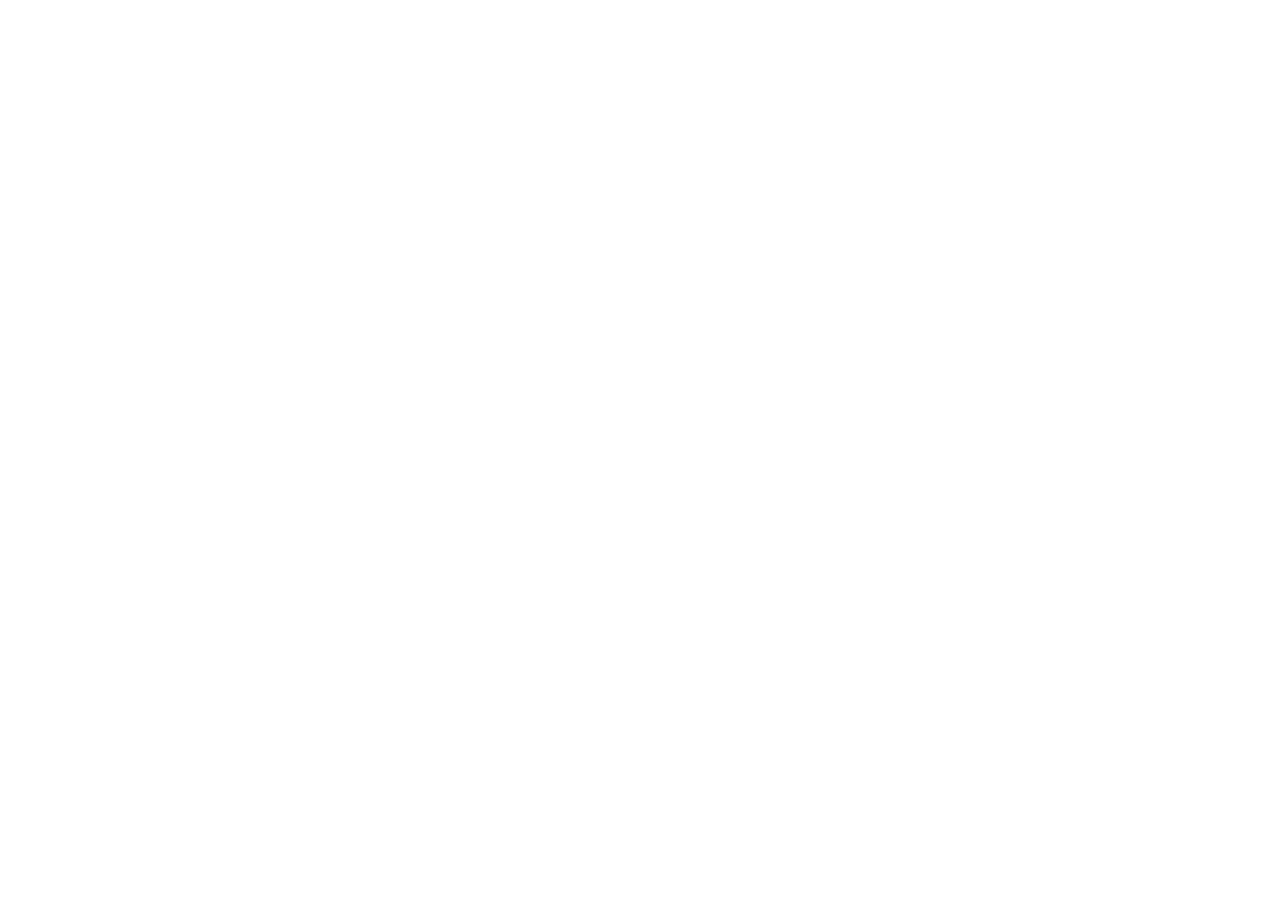
==== commit c43657e7: "Redirect old GitHub Pages URL to bmst-team.github.io" ====
--- a/docs/index.html
+++ b/docs/index.html
@@ -4,6 +4,8 @@
     <meta charset="UTF-8">
     <meta name="viewport" content="width=device-width, initial-scale=1.0">
     <meta name="color-scheme" content="light dark">
+    <meta http-equiv="refresh" content="0; url=https://bmst-team.github.io/">
+    <script>window.location.replace('https://bmst-team.github.io/');</script>
 
     <title data-i18n="meta.title">BMST | Sports That Build Community</title>
     <meta name="description" data-i18n-attr="content:meta.description" content="BMST is a community sports team in Bani Mazar, Egypt, empowering children and youth through sport, service and leadership.">
